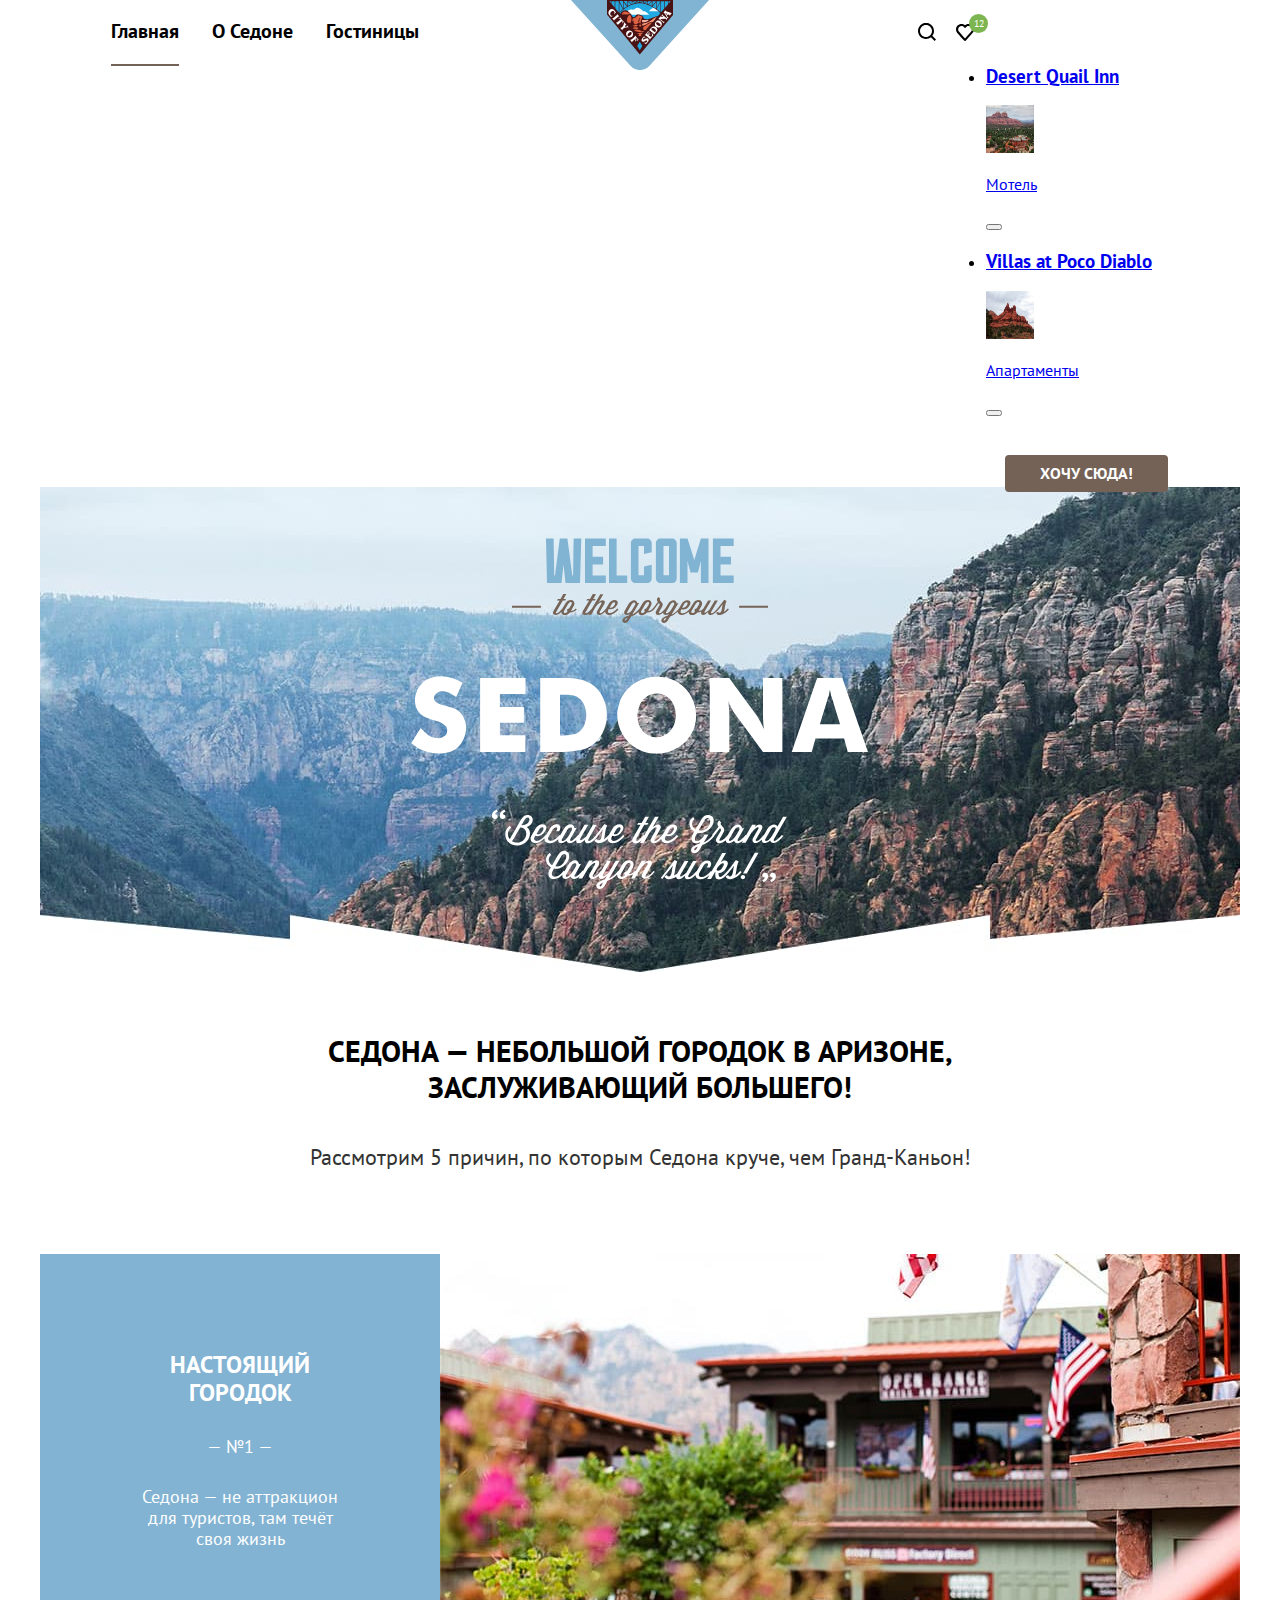
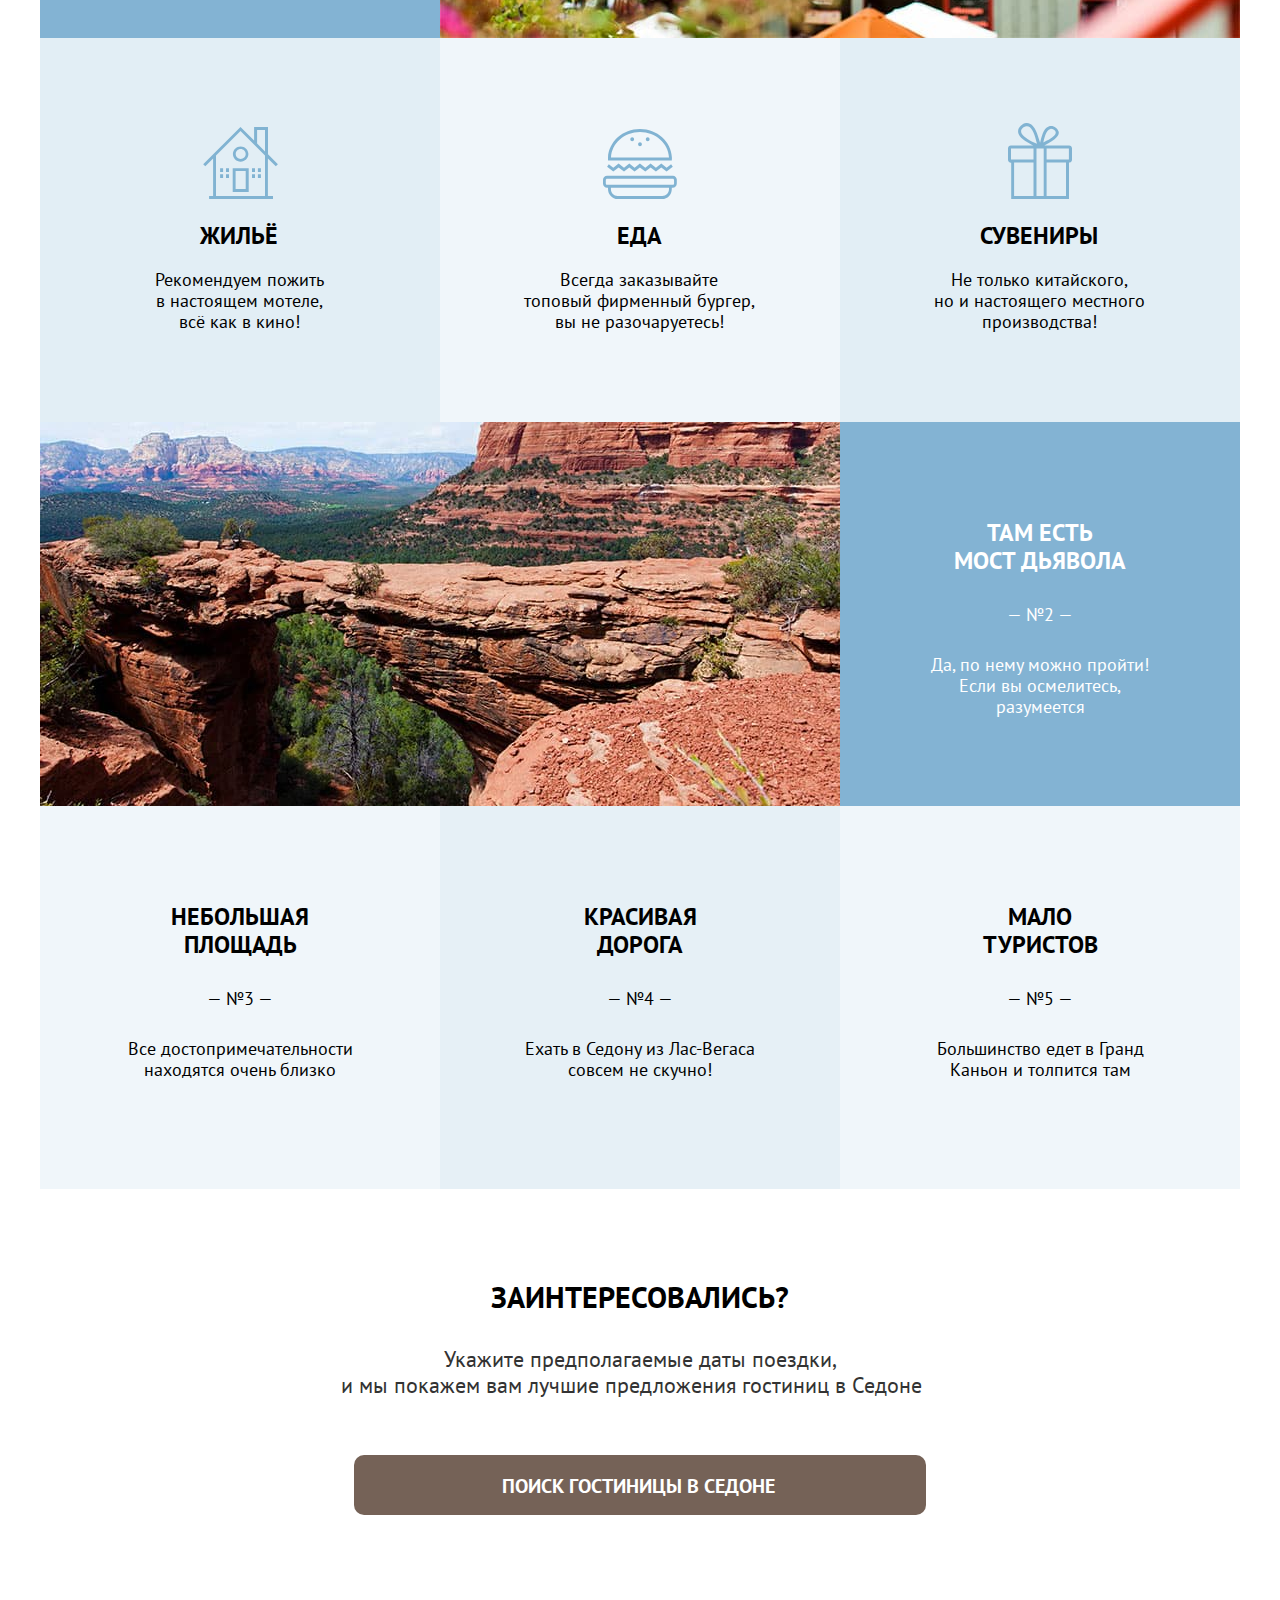
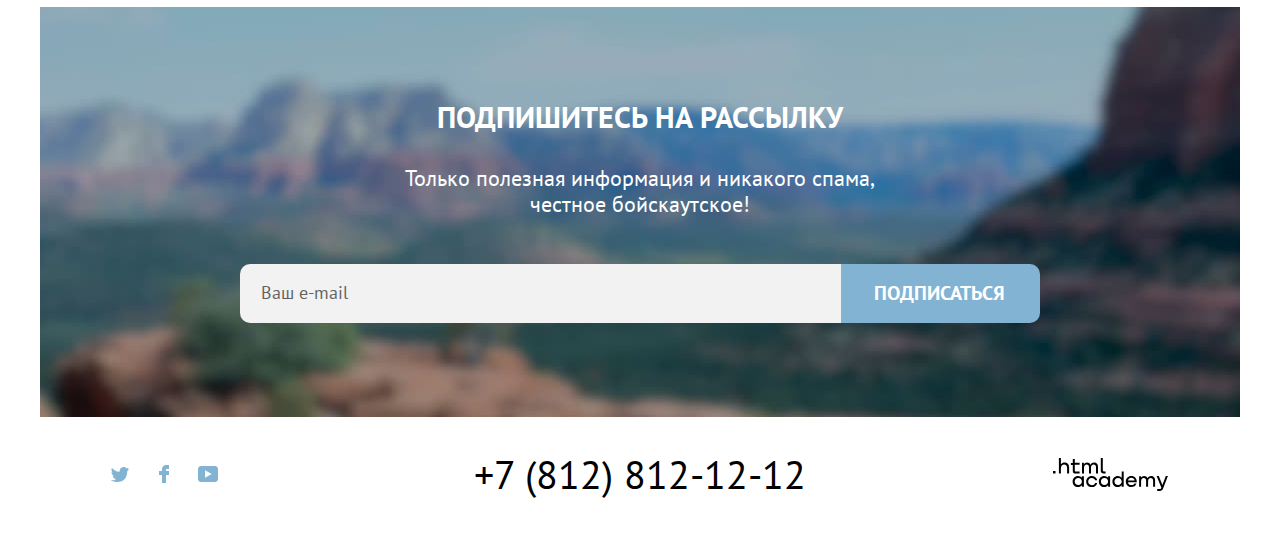
==== index.html @ 907aa8ed "feat: add popover markup" ====
<!DOCTYPE html>
<html lang="ru">
<head>
  <meta charset="UTF-8">
  <meta name="viewport" content="width=device-width, initial-scale=1.0">
  <title>HTML Academy: Седона</title>
  <link rel="stylesheet" href="css/style.css">
  <link rel="stylesheet" href="node_modules/pixel-glass/styles.css">
  <style>
    HTML {
      background-image: url("popap.jpg");
      background-repeat: no-repeat;
      background-position: 50% 0;
    }
  </style>
</head>
<body>

  <div class="container">

    <!-- Header -->
    <header class="page-header">
      <nav class="page-header__nav page-nav">
        <ul class="page-nav__list">
          <li class="page-nav__item"><a class="page-nav__link page-nav__link--current">Главная</a></li>
          <li class="page-nav__item"><a class="page-nav__link" href="#about">О Седоне</a></li>
          <li class="page-nav__item"><a class="page-nav__link" href="catalog.html">Гостиницы</a></li>
        </ul>
      </nav>
      <a class="page-header__logo page-logo">
        <img class="page-logo__img" src="img/svg/logo.svg" width="138" height="70" alt="Логотип Седона.">
      </a>
      <div class="page-header__menu user-menu">
        <a class="user-menu__link user-menu__link--search" href="#">
          <svg class="user-menu__svg" aria-hidden="true" focusable="false" width="18" height="18" fill="none" xmlns="http://www.w3.org/2000/svg">
            <path d="m18 16.5-3.7-3.7c1-1.3 1.7-3 1.7-4.9 0-4.4-3.6-8-8-8S0 3.6 0 8c0 4.4 3.6 8 8 8 1.8 0 3.5-.6 4.9-1.7l3.7 3.7 1.4-1.5ZM8 14c-3.3 0-6-2.7-6-6s2.7-6 6-6 6 2.7 6 6-2.7 6-6 6Z"/>
          </svg>
          <span class="visually-hidden">Поиск</span>
        </a>
        <div class="user-menu__item">
          <a class="user-menu__link user-menu__link--favorites" href="#">
            <svg class="user-menu__svg" aria-hidden="true" focusable="false" width="18" height="17" fill="none" xmlns="http://www.w3.org/2000/svg">
              <path d="M8.9 17c-.3 0-.6-.1-.8-.4-5.4-6.1-6.7-7.5-7-7.9C.4 7.8 0 6.6 0 5.4 0 2.4 2.4 0 5.5 0 6.8 0 8 .5 9 1.3 10 .5 11.3 0 12.5 0c3 0 5.5 2.4 5.5 5.4 0 1.3-.5 2.5-1.3 3.4l-7 7.9c-.2.2-.4.3-.8.3Zm-6-9.5c.3.4 3.5 4 6.1 6.9l6.2-7c.5-.5.7-1.2.7-2 0-1.8-1.5-3.3-3.3-3.3-1 0-2 .5-2.7 1.3-.3.3-.6.4-.9.4-.3 0-.6-.2-.8-.4-.7-.8-1.7-1.3-2.7-1.3-1.8 0-3.3 1.5-3.3 3.3-.1.9.3 1.6.7 2.1-.1 0-.1 0 0 0Z"/>
            </svg>
            <span class="user-menu__counter">12</span>
            <span class="visually-hidden">Добавить в избранное</span>
          </a>
          <div class="user-menu__popover popover-favorites">
            <h2 class="visually-hidden">Избранное</h2>
            <ul class="popover-favorites__list">
              <li class="popover-favorites__item">
                <a class="popover-favorites__link" href="#">
                  <h3 class="popover-favorites__title">Desert Quail Inn</h3>
                  <img class="popover-favorites__pic" src="img/catalog/jpg/hotel-desert-quail.jpg" width="48" height="48" alt="Фото Desert Quail Inn.">
                  <p class="popover-favorites__desc">Мотель</p>
                </a>
                <button class="popover-favorites__btn" type="button">
                  <span class="visually-hidden">Удалить</span>
                </button>
              </li>
              <li class="popover-favorites__item">
                <a class="popover-favorites__link" href="#">
                  <h3 class="popover-favorites__title">Villas at Poco Diablo</h3>
                  <img class="popover-favorites__pic" src="img/catalog/jpg/hotel-villas-at-poco.jpg" width="48" height="48" alt="Фото Villas at Poco Diablo.">
                  <p class="popover-favorites__desc">Апартаменты</p>
                </a>
                <button class="popover-favorites__btn" type="button">
                  <span class="visually-hidden">Удалить</span>
                </button>
              </li>
            </ul>
            <a class="popover-favorites__link button button--warm" href="#">Все избранные</a>
          </div>
        </div>
        <a class="user-menu__link user-menu__link--btn button" href="#">Хочу сюда!</a>
      </div>
    </header>

    <!-- Main -->
    <main class="page-main">
      <h1 class="visually-hidden">Сайт города Седона</h1>

      <!-- Welcome -->
      <section class="welcome">
        <h2 class="visually-hidden">Добро пожаловать в Седону</h2>
        <img class="welcome__pic" src="img/svg/welcome.svg" width="458" height="352" alt="Изображение приветсвие Седона.">
      </section>


      <!-- Promo -->
      <section class="promo">
        <h2 class="visually-hidden">О городке Седона</h2>
        <p class="promo__desc">Седона — небольшой городок в Аризоне, заслуживающий большего!</p>
        <p class="promo__sub-desc">Рассмотрим 5 причин, по которым Седона круче, чем Гранд-Каньон!</p>
      </section>

      <!-- About -->
      <section class="about" id="about">
        <ol class="about__list">
          <li class="about__item about__item--pic">
            <div class="about__item-wrap">
              <h3 class="about__title">Настоящий городок</h3>
              <p class="about__num">— №1 —</p>
              <p class="about__desc">Седона — не аттракцион для туристов, там течёт своя жизнь</p>
            </div>
            <img class="about__img" src="img/jpg/real-town.jpg" width="800" height="384" alt="Фото городка Седона.">

            <ul class="about__service service">
              <li class="service__item service__item--home">
                <h3 class="service__title">Жильё</h3>
                <p class="service__desc">Рекомендуем пожить в настоящем мотеле, всё как в кино!</p>
              </li>
              <li class="service__item service__item--eat">
                <h3 class="service__title">Еда</h3>
                <p class="service__desc">Всегда заказывайте<br> топовый фирменный бургер, вы не разочаруетесь!</p>
              </li>
              <li class="service__item service__item--souvenir">
                <h3 class="service__title">Сувениры</h3>
                <p class="service__desc">Не только китайского,<br> но и настоящего местного производства!</p>
              </li>
            </ul>
          </li>
          <li class="about__item about__item--pic">
            <div class="about__item-wrap">
              <h3 class="about__title">Там есть мост дьявола</h3>
              <p class="about__num">— №2 —</p>
              <p class="about__desc">Да, по нему можно пройти! Если вы осмелитесь, разумеется</p>
            </div>
            <img class="about__img about__img--reverse" class="about__img about__img--reverse" src="img/jpg/devil-bridge.jpg" width="800" height="384" alt="Фото Мост Дьявола.">
          </li>
          <li class="about__item">
            <h3 class="about__title">Небольшая площадь</h3>
            <p class="about__num">— №3 —</p>
            <p class="about__desc">Все достопримечательности находятся очень близко</p>
          </li>
          <li class="about__item">
            <h3 class="about__title">Красивая дорога</h3>
            <p class="about__num">— №4 —</p>
            <p class="about__desc">Ехать в Седону из Лас-Вегаса совсем не скучно!</p>
          </li>
          <li class="about__item">
            <h3 class="about__title">Мало туристов</h3>
            <p class="about__num">— №5 —</p>
            <p class="about__desc">Большинство едет в Гранд Каньон и толпится там</p>
          </li>
        </ol>
      </section>

      <!-- Search -->
      <section class="search">
        <h2 class="search__title">Заинтересовались?</h2>
        <p class="search__desc search-desc">Укажите предполагаемые даты поездки,<br> <span class="search-desc__item">и мы покажем вам лучшие предложения гостиниц в Седоне</span></p>
        <button class="search__btn button button--warm" type="button">Поиск гостиницы в седоне</button>
      </section>
    </main>

    <!-- Footer -->
    <footer class="page-footer">
      <section class="subscribe subscribe-bg">
        <h2 class="subscribe__title">Подпишитесь на рассылку</h2>
        <p class="subscribe__text">Только полезная информация и никакого спама, честное бойскаутское!</p>
        <form class="subscribe__form mail-form" action="https://echo.htmlacademy.ru/">
          <label class="visually-hidden" for="email">Поле ввода Email</label>
          <input class="mail-form__input" id="email" type="email" name="email" placeholder="Ваш e-mail" required>
          <button class="mail-form__btn button button--cold" type="submit">Подписаться</button>
        </form>
      </section>
      <section class="contacts">
        <h2 class="visually-hidden">Контакты</h2>
        <section class="social">
          <h2 class="visually-hidden">Социальные сети</h2>
          <a class="social__link social__link--twitter" href="https://twitter.com/htmlacademy_ru">
            <svg class="social__svg" aria-hidden="true" focusable="false" width="18" height="15" fill="none" xmlns="http://www.w3.org/2000/svg">
              <path d="M11.6.2c1.8-.5 3.2.3 3.8 1.2.7-.2 1.4-.5 2.1-.7 0 .9-.6 1.5-.9 1.8.7.1 1.4-.6 1.4-.6-.2 1-1.1 1.8-1.7 2C16.1 10.7 13 15.1 5.7 15h-.5c-.4 0-4.4-.5-5.2-1.9 2.4.2 4.1-.4 5-1.2-1-.3-2.9-.4-3.2-2.9.4.1.6.2 1.3.1C1.8 8.3.4 7.5.5 5.3c.3.3 1.1.5 1.4.5C1.1 5.6-.2 2.5.9.9c1.9 1.9 4 3.6 7.6 3.8C8.7 2.3 9.7.8 11.6.2Z"/>
            </svg>
            <span class="visually-hidden">Твитер</span>
          </a>
          <a class="social__link social__link--facebook" href="https://www.facebook.com/htmlacademy">
            <svg class="social__svg" aria-hidden="true" focusable="false" width="10" height="18" fill="none" xmlns="http://www.w3.org/2000/svg">
              <path d="M7 0C4.8 0 3 1.8 3 4v2H0v4h3v8h4v-8h3V6H7V4h3V0H7Z"/>
            </svg>
            <span class="visually-hidden">Фейсбук</span>
          </a>
          <a class="social__link social__link--youtube" href="https://www.youtube.com/user/htmlacademyru">
            <svg class="social__svg" aria-hidden="true" focusable="false" width="20" height="16" fill="none" xmlns="http://www.w3.org/2000/svg">
              <path d="M17 0H2.9C1.2 0 0 1.5 0 3.2v9.5C0 14.5 1.2 16 2.9 16h14.3c1.5 0 2.9-1.5 2.9-3.2V3.2C19.9 1.5 18.7 0 17 0ZM7 11.8V4.2L13.7 8 7 11.8Z"/>
            </svg>
            <span class="visually-hidden">Ютуб</span>
          </a>
        </section>
        <address class="contacts__phone address-phone">
          <a class="address-phone__link" href="tel:+78128121212">+7 (812) 812-12-12</a>
        </address>
        <a class="contacts__link" href="https://htmlacademy.ru">
          <svg class="contacts__svg" aria-hidden="true" focusable="false" width="115" height="33" fill="none" xmlns="http://www.w3.org/2000/svg">
            <path d="M0 12.9v2.6h2.5v-2.6H0ZM11.6 4.5c-1.6 0-2.8.7-3.6 1.7h-.1V0h-2v15.5h2v-5.3c0-2.1 1.3-3.6 3.3-3.6 1.8 0 2.9 1.4 2.9 3.2v5.7h2V9.4c.1-3-1.8-4.9-4.5-4.9ZM26.6 4.8h-4.8V1.1h-2v3.8h-1.9v2h1.9v6c0 1.7 1 2.7 2.7 2.7h4.1v-2h-3.7c-.7 0-1.1-.4-1.1-1.1V6.8h4.8v-2ZM41.1 4.6c-1.6 0-2.9.8-3.5 2.1h-.1c-.6-1.2-1.8-2.1-3.4-2.1-1.4 0-2.5.8-3.1 1.8h-.1V4.8H29v10.6h2V10c0-2 1-3.5 2.6-3.5 1.5 0 2.4 1 2.4 2.6v6.3h2V9.8c0-2.4 1.4-3.3 2.6-3.3 1.5 0 2.4 1 2.4 2.6v6.3h2V8.9c.1-2.5-1.4-4.3-3.9-4.3ZM47.8 12.7c0 1.7 1 2.7 2.8 2.7h2v-2h-1.7c-.7 0-1.1-.4-1.1-1.1V0h-2v12.7ZM28.9 19.7c-.9-1.1-2.2-1.8-3.9-1.8-3.1 0-5.4 2.3-5.4 5.6s2.3 5.6 5.4 5.6c1.8 0 3-.8 3.8-1.9h.1v1.6h2V18.2h-2v1.5Zm-3.6 7.4c-2.2 0-3.6-1.6-3.6-3.6s1.4-3.6 3.6-3.6 3.6 1.6 3.6 3.6c0 1.9-1.4 3.6-3.6 3.6ZM44.2 22c-.5-2.4-2.6-4.1-5.4-4.1-3.4 0-5.6 2.5-5.6 5.6 0 3.1 2.2 5.6 5.6 5.6 2.8 0 4.9-1.8 5.4-4.2h-2.1c-.4 1.3-1.7 2.3-3.3 2.3-2.2 0-3.6-1.6-3.6-3.6s1.4-3.6 3.6-3.6c1.6 0 2.8 1 3.3 2.2h2.1V22ZM55.1 19.7c-.9-1.1-2.2-1.8-3.9-1.8-3.1 0-5.4 2.3-5.4 5.6s2.3 5.6 5.4 5.6c1.8 0 3-.8 3.8-1.9h.1v1.6h2V18.2h-2v1.5Zm-3.6 7.4c-2.2 0-3.6-1.6-3.6-3.6s1.4-3.6 3.6-3.6 3.6 1.6 3.6 3.6c0 1.9-1.5 3.6-3.6 3.6ZM68.7 19.8c-.9-1.1-2.2-1.9-3.9-1.9-3.1 0-5.4 2.3-5.4 5.6s2.2 5.6 5.4 5.6c1.7 0 3-.8 3.8-1.8h.1v1.5h2V13.4h-2v6.4Zm-3.6 7.3c-2.2 0-3.6-1.6-3.6-3.6s1.4-3.6 3.6-3.6 3.6 1.6 3.6 3.6c-.1 2-1.5 3.6-3.6 3.6ZM78.3 17.9c-3.3 0-5.5 2.5-5.5 5.6 0 3 2.1 5.6 5.5 5.6 2.5 0 4.5-1.3 5.2-3.6h-2.1c-.5 1-1.6 1.6-3 1.6-1.9 0-3.3-1.3-3.4-2.9h8.8c.2-3.6-2-6.3-5.5-6.3Zm0 1.9c1.7 0 3 1 3.3 2.6h-6.5c.3-1.5 1.5-2.6 3.2-2.6ZM98.2 17.9c-1.6 0-2.9.8-3.6 2h-.1c-.6-1.2-1.8-2-3.4-2-1.4 0-2.5.7-3.1 1.8v-1.5h-1.9v10.6h2v-5.4c0-2 1-3.4 2.6-3.5 1.5 0 2.4 1 2.4 2.6v6.3h2v-5.6c0-2.4 1.4-3.3 2.6-3.3 1.5 0 2.4 1 2.4 2.6v6.3h2v-6.5c.1-2.6-1.4-4.4-3.9-4.4ZM109.4 27l-3.6-8.9h-2.2l4.8 11.6c-.3.9-.7 1.2-1.7 1.2h-2.5v2h2.5c1.8 0 2.8-.8 3.5-2.6l4.7-12.2h-2.1l-3.4 8.9Z"/>
          </svg>
        </a>
      </section>
    </footer>

  </div>

  <script src="node_modules/pixel-glass/script.js"></script>
</body>
</html>
---- css/style.css ----
/* Fonts */
@font-face {
  font-family: "PT Sans";
  font-weight: 400;
  font-style: normal;
  src: url("../fonts/ptsans-400.woff2") format("woff2");
  font-display: swap;
}

@font-face {
  font-family: "PT Sans";
  font-weight: 700;
  font-style: normal;
  src: url("../fonts/ptsans-700.woff2") format("woff2");
  font-display: swap;
}

/* Variables */
:root {

/* Color */
  --basic-black: #000000;
  --basic-dark: #333333;
  --basic-gray-dark: #b3b3b3;
  --basic-gray-light: #e6e6e6;
  --basic-light: #f2f2f2;
  --basic-white: #ffffff;
  --basic-white-30: rgba(255, 255, 255, 0.3);
  --basic-white-60: rgba(255, 255, 255, 0.6);

  /* status */
  --status-success: #7db550;
  --status-warning: #fd922e;
  --status-error: #ff5757;

  /* special */
  --special-cold-dark: #68a2ca;
  --special-cold-light: #83b3d3;
  --special-cold-light-12: rgba(131, 179, 211, 0.12);
  --special-cold-light-20: rgba(131, 179, 211, 0.2);
  --special-neutral-dark: #6c9e42;
  --special-neutral-light: #7db54f;
  --special-warm-dark: #615048;
  --special-warm-light: #756257;
  --special-space-deep: #3F5E72;

/* Value */
  /* Box model */
  --container-padding-user: 59px;
  --container-padding-model: 72px;
  --border-radius-small: 4px;
  --border-radius-middle: 6px;
  --border-radius-large: 10px;

  --outline-focus-cold: 3px solid var(--special-cold-light);
  --outline-focus-warm: 3px solid var(--special-warm-light);
  --outline-active: 2px solid var(--basic-black);
  --outline-error: 2px solid var(--status-error);
}

/* Basic styles */
html { height: 100%; }

body {
  margin: 0;
  min-height: 100%;

  font-family: "PT Sans", Arial, sans-serif;
  font-size: 16px;
  line-height: 21px;
  color: var(--basic-black);
}

.button {
  font: inherit;
  font-weight: bold;
  text-decoration: none;
  text-transform: uppercase;
  text-align: center;
  color: var(--basic-white);

  border: none;
  border-radius: var(--border-radius-small);

  cursor: pointer;
}

.button:focus-visible {
  outline: var(--outline-focus-cold);
  outline-offset: 0;
}

.button:active { color: var(--basic-white-30); }

/* button-warm */
.button--warm:hover { background-color: var(--special-warm-dark); }

/* button-cold */
.button--cold:hover { background-color: var(--special-cold-dark); }

.button--cold:focus-visible {
  background-color: var(--special-cold-dark);

  outline: var(--outline-focus-warm);
}

/* button-success */
.button--success:hover { background-color: var(--special-neutral-dark); }

.button--success:focus-visible {
  background-color: var(--special-neutral-dark);

  outline: var(--outline-focus-warm);
}

.container {
  display: flex;
  flex-direction: column;
  margin: 0 auto;
  width: 1200px;
  height: 100vh;
}

.visually-hidden {
  position: absolute;
  width: 1px;
  height: 1px;
  margin: -1px;
  padding: 0;
  border: 0;
  clip: rect(0 0 0 0);
  overflow: hidden;
}

/* Header */

.page-header {
  position: relative;

  display: flex;
  margin-bottom: -5px;
  padding-right: var(--container-padding-model);
  padding-left: var(--container-padding-user);
}

/* Nav */
.page-header__nav {
  margin-right: 122px;
  padding-top: 12px;
  padding-bottom: 20px;
  width: 350px;
}

.page-nav__list {
  display: flex;
  flex-wrap: wrap;
  row-gap: 16px;
  margin-top: 0;
  margin-bottom: 0;
  padding-left: 0;

  list-style: none;
}

.page-nav__item { margin-right: 9px; }

.page-nav__link {
  position: relative;

  display: inline-block;
  padding: 6px 12px;

  font-weight: bold;
  font-size: 20px;
  line-height: 26px;
  text-decoration: none;
  color: inherit;
}

.page-nav__link:hover:not(.page-nav__link--current) { color: var(--special-warm-light); }

.page-nav__link:focus-visible {
  color: var(--special-warm-light);

  border-radius: var(--border-radius-middle);

  outline: var(--outline-focus-cold);
  outline-offset: 0;
}

.page-nav__link:active:not(.page-nav__link--current) { opacity: 0.3; }

.page-nav__link--current::before {
  position: absolute;
  right: 12px;
  bottom: -16px;
  left: 12px;
  content: "";


  height: 2px;

  background-color: var(--special-warm-light);
}

.page-logo { text-decoration: none; }

.page-logo:focus-visible {
  border-radius: var(--border-radius-middle);
  outline: var(--outline-focus-cold);
}

.page-logo__img { display: block; }

.page-header__menu {
  display: flex;
  align-items: flex-start;
  flex-wrap: wrap;
  margin-left: auto;
  padding-top: 14px;
  width: 260px;
}

.user-menu__link {
  position: relative;
  display: inline-block;

  padding: 6px 10px;

  text-decoration: none;
}

.user-menu__svg {
  fill: var(--basic-black);
  vertical-align: middle;
}

.user-menu__link:hover .user-menu__svg { fill: var(--special-warm-light); }

.user-menu__link:focus .user-menu__svg { fill: var(--special-warm-light); }

.user-menu__link:focus-visible {
  border-radius: var(--border-radius-middle);

  outline: var(--outline-focus-cold);
  outline-offset: 0;
}

.user-menu__link:active .user-menu__svg { opacity: 0.3; }

.user-menu__link:active .user-menu__counter { color: var(--basic-white-30); }

.user-menu__link--btn {
  margin-left: auto;
  padding: 8px 35px;

  background-color: var(--special-warm-light);
}

.user-menu__counter {
  position: absolute;
  top: 0;
  right: -4px;

  display: flex;
  align-items: center;
  justify-content: center;
  padding: 0 2px;
  min-width: 15px;
  min-height: 19px;

  font-size: 10px;
  line-height: 13px;
  color: var(--basic-white);

  background-color: var(--status-success);
  border-radius: 10px;
}

/* Main */
.page-main,
.inner-main { flex-grow: 1; }


/* Welcome */
.welcome {
  margin-bottom: 61px;
  padding-top: 51px;
  padding-bottom: 82px;

  background: var(--special-cold-dark);
  background-image: url("../img/jpg/sedona.jpg");
  background-repeat: no-repeat;
}

.welcome__pic {
  display: flex;
  margin: auto;
}

/* Promo */
.promo {
  margin-bottom: 79px;
  padding-right: 160px;
  padding-left: 160px;
}

.promo__desc {
  margin-bottom: 34px;

  font-weight: bold;
  font-size: 30px;
  line-height: 36px;
  text-align: center;
  text-transform: uppercase;
}

.promo__sub-desc {
  font-size: 22px;
  line-height: 36px;
  text-align: center;
  color: var(--basic-dark);
}

.filter-wrapper {
  margin-bottom: 45px;
  padding: 32px var(--container-padding-model) 82px calc(var(--container-padding-model) - 2px);

  background-color: var(--special-cold-light);
  background-image: url("../img/catalog/jpg/catalog-bg.jpg");
  background-repeat: no-repeat;
}

.inner-main__title {
  margin-top: 0;
  margin-bottom: -6px;

  font-size: 60px;
  line-height: 78px;
  color: var(--basic-white);
}

/* Section About */
.about { margin-bottom: 90px; }

.about__list {
  display: flex;
  flex-wrap: wrap;
  margin-top: 0;
  margin-bottom: 0;
  padding-left: 0;

  list-style: none;
}

.about__item,
.service__item {
  width: 400px;

  font-size: 18px;
  line-height: 21px;
  text-align: center;

  box-sizing: border-box;
}

.about__item:nth-child(n + 3) {
  padding: 97px 69px 91px;
}

.about__item:nth-child(odd) { background-color: var(--special-cold-light-12); }

.about__item:nth-child(4) { background-color: var(--special-cold-light-20); }

.about__item--pic {
  width: auto;
  display: flex;
  flex-wrap: wrap;
}

.about__item-wrap {
  width: 400px;
  padding: 97px 90px 20px;

  color: var(--basic-white);

  background-color: var(--special-cold-light);
  box-sizing: border-box;
}

.about__img--reverse { order: -1; }

.about__title {
  margin-top: 0;
  margin-right: auto;
  margin-left: auto;
  margin-bottom: 29px;
  max-width: 172px;

  font-size: 24px;
  line-height: 28px;
  text-transform: uppercase;
}

.about__num { margin-bottom: 29px; }

.about__img { height: auto; }

.about__img--reverse { order: -1; }

.service {
  display: flex;
  flex-wrap: wrap;
  margin-top: 0;
  margin-bottom: 0;
  padding-left: 0;

  list-style: none;
}

.service__item {
  padding: 184px 112px 72px 110px;

  background-repeat: no-repeat;
}

.service__item:not(:first-child) {
  padding-right: 85px;
  padding-left: 83px;
}

.service__item:nth-child(odd) { background-color: var(--special-cold-light-12); }

.service__item--home {
  background-image: url("../img/svg/home-icon.svg");
  background-position: center 89px;
}

.service__item--eat {
  background-image: url("../img/svg/eat-icon.svg");
  background-position: center 91px;
}

.service__item--souvenir {
  background-image: url("../img/svg/souvenirs-icon.svg");
  background-position: center 85px;
}

.service__title {
  margin-top: 0;
  margin-bottom: 19px;

  font-size: 24px;
  line-height: 28px;
  text-transform: uppercase;
}

/* Breadcrumbs */
.breadcrumbs { margin-bottom: 42px; }

.breadcrumbs__list {
  display: flex;
  align-items: center;
  margin-top: 0;
  margin-bottom: 0;
  margin-left: -5px;
  padding-left: 0;

  color: var(--basic-white);

  list-style: none;
}

.breadcrumbs__item {
  position: relative;

  margin-right: 12px;
}

.breadcrumbs__item::after {
  position: absolute;
  top: 5px;
  right: -9px;
  content: "";

  width: 5px;
  height: 8px;

  background-image: url("../img/catalog/svg/arrow-icon-white.svg");
  background-repeat: no-repeat;
}

.breadcrumbs__item:last-child::after { content: none; }

.breadcrumbs__link {
  display: block;
  padding: 3px 7px;

  color: inherit;
  text-decoration: none;
}

.breadcrumbs__link--icon {
  width: 12px;
  height: 12px;

  background-image: url("../img/catalog/svg/home-icon-small.svg");
  background-repeat: no-repeat;
  background-position: center
}

.breadcrumbs__link:hover { opacity: 0.6; }

.breadcrumbs__link:focus-visible {
  border-radius: var(--border-radius-small);

  outline: var(--outline-focus-cold);
  outline-offset: 0;
}

.breadcrumbs__link:active { opacity: 0.3; }

/* Filters */
.filter__form {
  display: grid;
  grid-template-columns: 215px 215px 97px 290px auto min-content;
  grid-template-rows: min-content auto min-content;

  color: var(--basic-white);
}

.filter__group {
  margin-right: 0;
  margin-left: 0;
  padding: 0;

  border: none;
}

.filter__group--infrastructure,
.filter__group--type,
.filter__group--price { grid-row: 1 / -1; }

.filter__group--price { grid-column: 4 / 5; }

.filter__title {
  margin-bottom: 30px;

  font-weight: bold;
  font-size: 20px;
  line-height: 26px;
}

.filter__list {
  margin-top: 0;
  margin-bottom: 0;
  padding-left: 0;

  font-size: 18px;
  line-height: 23px;

  list-style: none;
}

.comfort__item:not(:last-child),
.house-type__item:not(:last-child) { margin-bottom: 13px; }

.comfort__label,
.house-type__label {
  position: relative;

  padding-left: 41px;
}

.comfort__input:checked + .comfort__control {
  background-image: url("../img/catalog/svg/checkbox-icon.svg");
  background-repeat: no-repeat;
  background-position: center;
}

.comfort__input:hover + .comfort__control { background-color: var(--basic-white-60); }

.comfort__input:focus-visible + .comfort__control {
  background-color: var(--basic-white-60);

  outline: var(--outline-focus-cold);
}

.comfort__input:active + .comfort__control { background-color: var(--basic-white-30); }

.comfort__control,
.house-type__control  {
  position: absolute;
  top: 1px;
  left: 1px;

  width: 20px;
  height: 20px;

  background-color: var(--basic-white);
  border-radius: var(--border-radius-small);
}

.house-type__input:checked + .house-type__control::before {
  position: absolute;
  top: 0;
  right: 0;
  bottom: 0;
  left: 0;
  content: "";

  margin: auto;
  width: 10px;
  height: 10px;

  background-color: var(--special-space-deep);
  border-radius: 50%;
}

.comfort__input:disabled + .comfort__control,
.house-type__input:disabled + .house-type__control { background-color: var(--basic-white-30); }

.house-type__input:focus-visible + .house-type__control { outline: var(--outline-focus-cold); }

.house-type__control {
  left: 3px;

  border-radius: 50%;
}

.price {
  display: flex;
  flex-direction: column;
}

.price__title { margin-bottom: 35px; }

.price__input-wrap {
  position: relative;

  display: flex;
  margin-bottom: 28px;
  padding-left: 3px;
}

.price__label {
  position: absolute;

  font-size: 18px;
  line-height: 23px;
  text-transform: lowercase;

  opacity: 0.3;
}

.price__label--min {
  top: 11px;
  right: 159px;
}

.price__label--max {
  top: 11px;
  right: 17px;
}

.price__input {
  padding: 12px 35px 11px 17px;
  width: 144px;

  font: inherit;
  color: var(--basic-white);

  background-color: transparent;
  border: 2px solid var(--basic-white);
  box-sizing: border-box;

  appearance: textfield;
}

.price__input:hover {
  color: var(--basic-white-60);

  box-shadow: none;
}

.price__input:focus-visible {
  box-shadow: inset 0 0 0 3px #83b3d3;
  outline: var(--outline-focus-cold);
}

.price__input:active {
  color: var(--basic-white);

  background-color: var(--special-warm-light);
  box-shadow: none;
  outline: none;
}

.price__input::-webkit-outer-spin-button,
.price__input::-webkit-inner-spin-button { appearance: none; }

.price__input--max { letter-spacing: 1px; }

.price__input:last-child { margin-left: -2px; }

.price__input:first-of-type {
  border-top-left-radius: 4px;
  border-bottom-left-radius: 4px;
}

.price__input:last-of-type {
  border-top-right-radius: 4px;
  border-bottom-right-radius: 4px;
}

.price__scale {
  position: relative;

  margin-left: 3px;
  height: 4px;

  background-color: var(--basic-white-30);
}

.price__range {
  position: absolute;

  width: 227px;
  height: 4px;

  background-color: var(--basic-white);
}

.price__btn {
  position: absolute;

  width: 20px;
  height: 20px;

  background-color: var(--basic-white);
  border: none;
  border-radius: 5px;

  cursor: pointer;
}

.price__btn:hover { box-shadow: 0px 4px 10px rgba(0, 0, 0, 0.25); }

.price__btn:focus-visible {
  box-shadow: 0px 4px 10px rgba(0, 0, 0, 0.25);
  outline: var(--outline-focus-cold);
}

.price__btn:active { box-shadow: 0px 7px 15px rgba(0, 0, 0, 0.4); }

.price__btn--min {
  top: -8px;
  left: 0;
}

.price__btn--max {
  top: -8px;
  right: -8px;
}

.filter__btn-wrap {
  grid-column: -1 / -2;
  grid-row: 1 / -1;
  display: flex;
  flex-direction: column;
  padding-top: 61px;
}

.filter__btn--submit {
  grid-column: -1 / -2;
  grid-row: 3 / 4;
  margin-bottom: 18px;
  padding: 13px 35px 14px;

  background-color: var(--special-cold-light);
}

.filter__btn--submit:focus-visible { outline: 3px solid var(--basic-white); }

.filter__btn--reset {
  grid-column: -1 / -2;
  grid-row: -1 / -2;
  align-self: center;
  padding: 1px 11px 2px 9px;

  font-family: inherit;
  font-size: 18px;
  line-height: 23px;
  color: var(--basic-white);

  background-color: transparent;
  border: none;
  border-radius: var(--border-radius-small);

  cursor: pointer;
}

.filter__btn--reset:hover { color: var(--basic-white-60); }

.filter__btn--reset:focus-visible { outline: var(--outline-focus-cold); }

.filter__btn--reset:active { color: var(--basic-white-30); }

/* Sorting */
.sorting {
  display: flex;
  justify-content: space-between;
  margin-bottom: 43px;
  padding-right: var(--container-padding-model);
  padding-left: calc(var(--container-padding-model) - 1px);
}

.sorting__form {
  display: flex;
  justify-content: space-between;
  align-items: center;
  width: 815px;
}

.sorting__title {
  margin-top: 0;
  margin-bottom: 0;

  font-size: 30px;
  line-height: 39px;
  font-weight: bold;
  text-transform: uppercase;
}

.sorting__label { position: relative; }

.sorting__options {
  padding: 9px 101px 10px 17px;
  font-family: inherit;
  font-size: 18px;
  line-height: 23px;
  color: var(--basic-dark);

  background-color: transparent;
  border: 2px solid var(--basic-gray-light);
  border-radius: var(--border-radius-small);

  appearance: none;
}

.sorting__options:hover,
.sorting__options:focus-visible {
  border-color: transparent;
  outline: 2px solid var(--special-cold-light);
}

.sorting__options:active {
  color: var(--basic-gray-dark);

  border-color: var(--basic-gray-light);
}

.sorting__icon {
  position: absolute;
  top: 50%;
  right: 20px;

  fill: var(--basic-black);

  transform: translateY(-50%);
  opacity: 0.3;
}

.sorting__options:active + .sorting__icon { fill: var(--basic-gray-dark); }

.sorting-list {
  display: flex;
  flex-wrap: wrap;
  margin-top: 0;
  margin-bottom: 0;
  padding-left: 0;

  list-style: none;
}

.sorting__item:not(:last-child) { margin-right: 8px; }

.sorting__link {
  display: block;
  padding: 14px 14px;
  min-width: 16px;
  min-height: 14px;

  background-repeat: no-repeat;
  background-position: center;
  border: 2px solid var(--basic-gray-light);
  border-radius: var(--border-radius-small);
}

.sorting__link--current { border-color: var(--basic-black); }

.sorting__link--tile { background-image: url("../img/catalog/svg/mode-tile.svg"); }

.sorting__link--slideshow { background-image: url("../img/catalog/svg/mode-slideshow.svg"); }

.sorting__link--list { background-image: url("../img/catalog/svg/mode-list.svg"); }

.sorting__link:hover,
.sorting__link:focus-visible {
  border-color: var(--special-cold-light);

  outline: none;
}

.sorting__link:active { border-color: var(--basic-black); }

/* Catalog */
.catalog {
  position: relative;

  margin-bottom: 30px;
  padding-right: calc(var(--container-padding-model) - 1px);
  padding-left: var(--container-padding-model);
  padding-bottom: 30px;

  text-align: center;
}

.catalog::after {
  position: absolute;
  bottom: -1px;
  left: 71px;
  right: 72px;
  content: "";

  height: 1px;

  background-color: var(--basic-gray-light);
}

.catalog__item {
  display: grid;
  grid-template-columns: 180px 36px 159px 160px auto min-content;
  grid-template-rows: 31px auto 37px;
  padding-top: 27px;
  padding-bottom: 30px;

  border-top: 1px solid var(--basic-gray-light);
}

.catalog__item:last-of-type {
  margin-bottom: 30px;

  border-bottom: 1px solid var(--basic-gray-light);
}

.catalog-article__img-link {
  grid-row: 1 / -1;
  margin-top: 3px;
}

.catalog-article__img-link:hover { opacity: 0.6; }

.catalog-article__img-link:focus-visible { outline: var(--outline-focus-cold); }

.catalog-article__img-link:active { opacity: 0.3; }

.catalog-article__img { display: block; }

.catalog-article__title-link  {
  grid-column: 3 / -2;
  width: fit-content;

  color: inherit;
  text-decoration: none;
}

.catalog-article__title-link:hover { color: var(--special-warm-light); }

.catalog-article__title-link:focus-visible {
  color: var(--special-warm-light);

  border-radius: var(--border-radius-small);
  outline: var(--outline-focus-cold);
  outline-offset: 5px;
}

.catalog-article__title-link:active {
  color: var(--special-warm-light);

  opacity: 0.3;
}

.catalog-article__title {
  margin-top: 0;
  margin-bottom: 0;

  font-size: 24px;
  line-height: 31px;
}

.catalog-article__desc {
  display: flex;
  grid-column: 3 / 5;
  grid-row: 2 / 3;
  justify-content: space-between;
  margin-top: 0;
  margin-bottom: 0;
  width: 235px;

  font-size: 18px;
  line-height: 23px;

  color: var(--basic-dark);
}

.catalog-article__link {
  grid-row: -1 / -2;
  justify-self: start;
  padding: 8px 32px 10px 31px;
}

.catalog-article__link--details {
  grid-column: 3 / 4;

  background-color: var(--special-warm-light);
}

.catalog-article__link--favorites {
  grid-column: 4 / 5;
  padding-right: 29px;

  background-color: var(--special-cold-light);
}

.catalog-article__link--favorites-green { background-color: var(--special-neutral-light); }

.catalog-article__link--selected { background-color: var(--special-neutral-light); }

.catalog-article__icon {
  align-self: center;
  margin: 0;
  height: 17px;

  background:
    url("../img/catalog/svg/star-icon.svg"),
    url("../img/catalog/svg/star-icon.svg"),
    url("../img/catalog/svg/star-icon.svg"),
    url("../img/catalog/svg/star-icon.svg");
}

.catalog-article__icon--four {
  background-repeat: no-repeat, no-repeat, no-repeat, no-repeat;
  background-position: center left 32px, center left 57px, center left 82px, center right 37px;
}

.catalog-article__icon--three {
  background-repeat: no-repeat, no-repeat, no-repeat;
  background-position: center left 42px, center left 67px, center right 50px;
}

.catalog-article__icon--two {
  background-repeat: no-repeat, no-repeat;
  background-position: center left 57px, center right 61px;
}

.catalog-article__rating {
  grid-column: -1 / -2;
  grid-row: -1 / -2;
  display: flex;
  margin-top: 0;
  margin-bottom: 0;
  padding: 8px 33px 10px 32px;

  color: var(--basic-dark);
  text-align: center;
  text-transform: uppercase;

  background-color: var(--basic-light);
  border-radius: var(--border-radius-small);
}

.article-rating__item { margin-left: 5px; }

.catalog__btn {
  display: inline-block;
  padding: 15px 240px 14px 241px;

  font-size: 20px;
  line-height: 26px;

  background-color: var(--special-cold-light);
}

/* Pagination */
.pagination {
  display: flex;
  justify-content: space-between;
  align-items: center;
  padding-right: var(--container-padding-model);
  padding-left: calc(var(--container-padding-model) - 1px);
}

.pagination__list {
  display: flex;
  flex-wrap: wrap;
  margin-top: 0;
  margin-bottom: 0;
  padding-left: 0;

  list-style: none;
}

.pagination__item:not(:last-child) { margin-right: 8px; }

.pagination__item:last-child { margin-left: -1px; }

.pagination__link {
  display: inline-block;
  min-width: 55px;
  padding-top: 15px;
  padding-bottom: 15px;

  font-size: 20px;
  line-height: 26px;
  font-weight: bold;
  text-align: center;
  text-decoration: none;
  color: var(--basic-white);

  background-color: var(--special-cold-light);
  border-radius: var(--border-radius-small);
  box-sizing: border-box;
}

.pagination__link--current {
  color: var(--basic-black);

  background-color: var(--basic-light);
}

.pagination__link:not(.pagination__link--current):hover { background-color: var(--special-cold-dark); }

.pagination__link:focus-visible {
  background-color: var(--special-cold-dark);
  outline: var(--outline-focus-warm);
  outline-offset: 0;
}

.pagination__link:not(.pagination__link--current):active {
  color: var(--basic-white-30);

  background-color: var(--special-cold-dark);
}

.pagination__label {
  position: relative;

  display: flex;
  justify-content: space-between;
  align-items: center;
  width: 386px;

  font-size: 18px;
  line-height: 23px;
  color: var(--basic-dark);
}

.pagination__options {
  padding: 9px 35px 10px 15px;
  width: 160px;

  font-family: inherit;
  font-size: 18px;
  line-height: 23px;
  color: var(--basic-dark);

  background-color: transparent;
  border: 2px solid var(--basic-gray-light);
  border-radius: var(--border-radius-small);

  appearance: none;
}

.pagination__options:hover,
.pagination__options:focus-visible {
  border-color: transparent;
  outline: 2px solid var(--special-cold-light);
}

.pagination__options:active {
  color: var(--basic-gray-dark);

  border-color: var(--basic-gray-light);
}

.pagination__icon {
  position: absolute;
  top: 50%;
  right: 20px;

  fill: var(--basic-black);

  transform: translateY(-50%);
  opacity: 0.3;
}

.pagination__options:active + .pagination__icon { fill: var(--basic-gray-dark); }

/* Section Search */
.search { text-align: center; }

.search__title {
  margin-bottom: 31px;

  font-size: 30px;
  line-height: 36px;
  text-transform: uppercase;
}

.search__desc {
  margin: 0 auto 57px;

  font-size: 22px;
  line-height: 26px;
  color: var(--basic-dark);
}

.search-desc__item {
  display: inline-block;
  margin-left: -17px;
}

.search__btn {
  padding: 13px 151px 11px 148px;

  font-size: 20px;
  line-height: 36px;

  background-color: var(--special-warm-light);
  border-radius: var(--border-radius-large);
}

/* Footer */
.page-footer { margin-top: 92px; }

.inner-footer { margin-top: 48px; }

/* Section Subscribe */
.subscribe {
  padding: 92px 200px 94px;

  text-align: center;
}

.subscribe--inner {
  margin-bottom: 44px;
  padding-top: 39px;
}

.subscribe-bg {
  color: var(--basic-white);

  background-color: var(--special-cold-light);
  background-image: url("../img/jpg/subscribe-bg.jpg");
  background-repeat: no-repeat;
}

.subscribe__title {
  margin-top: 0;
  margin-bottom: 30px;

  font-size: 30px;
  line-height: 36px;
  text-transform: uppercase;
}

.subscribe__text {
  margin-right: auto;
  margin-bottom: 47px;
  margin-left: auto;
  max-width: 545px;

  font-size: 22px;
  line-height: 26px;
}

.subscribe__form { display: flex; }

.mail-form__input {
  flex-grow: 1;
  padding: 19px 21px 19px;

  font: inherit;

  background-color: var(--basic-light);
  border: none;
  border-top-left-radius: 10px;
  border-bottom-left-radius: 10px;
}

.mail-form__input::placeholder {
  font-size: 18px;
  line-height: 26px;
  color: var(--basic-black);

  border: none;

  opacity: 0.6;
}

.mail-form__input:hover { background-color: var(--basic-gray-light); }

.mail-form__input:focus-visible {
  background-color: var(--basic-gray-light);

  outline: var(--outline-focus-cold);
}

.mail-form__input:focus-visible:valid {
  background-color: var(--basic-white);

  outline: var(--outline-active);
}

.mail-form__input:focus-visible:invalid {
  background-color: var(--basic-white);

  outline: var(--outline-error);
}

.mail-form__btn {
  align-self: center;
  padding: 16px 35px 17px 33px;

  font-size: 20px;
  line-height: 26px;

  background-color: var(--special-cold-light);
  border-radius: 0 var(--border-radius-large) var(--border-radius-large) 0;
}

/* Section Contacts */
.contacts {
  display: flex;
  align-items: center;
  padding: 28px 55px 38px 61px;
}

.social {
  display: flex;
  flex-wrap: wrap;
  align-items: center;
  margin-right: 231px;
  max-width: 150px;

  list-style: none;
}

.social__link {
  margin-right: 6px;

  text-decoration: none;
}

.social__link--twitter { padding: 11px 10px; }

.social__link--facebook { padding: 10px 14px; }

.social__link--youtube { padding: 11px 9px; }

.social__svg {
  display: block;

  fill: var(--special-cold-light);
}

.social__svg:hover { fill: var(--special-cold-dark); }

.social__link:focus-visible {
  border-radius: var(--border-radius-middle);
  outline: var(--outline-focus-cold);
  outline-offset: 0;
}

.social__link:focus .social__svg { fill: var(--special-cold-dark); }

.social__link:active { opacity: 0.3; }

.address-phone { font-style: normal; }

.address-phone__link {
  padding: 10px;

  font-size: 40px;
  line-height: 40px;
  color: inherit;
  text-decoration: none;
}

.address-phone__link:hover { color: var(--special-warm-light); }

.address-phone__link:focus-visible {
  color:var(--special-warm-light);

  border-radius: var(--border-radius-middle);
  outline: var(--outline-focus-cold);
  outline-offset: 0;
}

.address-phone__link:active {
  color: var(--special-warm-light);

  opacity: 0.3;
}

.contacts__link {
  display: block;
  margin-left: auto;
  padding: 13px 17px;
}

.contacts__link:hover .contacts__svg { fill: var(--special-warm-light); }

.contacts__link:focus .contacts__svg { fill: var(--special-warm-light); }

.contacts__link:focus-visible {
  border-radius: var(--border-radius-middle);
  outline: var(--outline-focus-cold);
  outline-offset: 0;
}

.contacts__link:active { opacity: 0.3; }

.contacts__svg {
  display: block;

  fill: var(--basic-black);
}
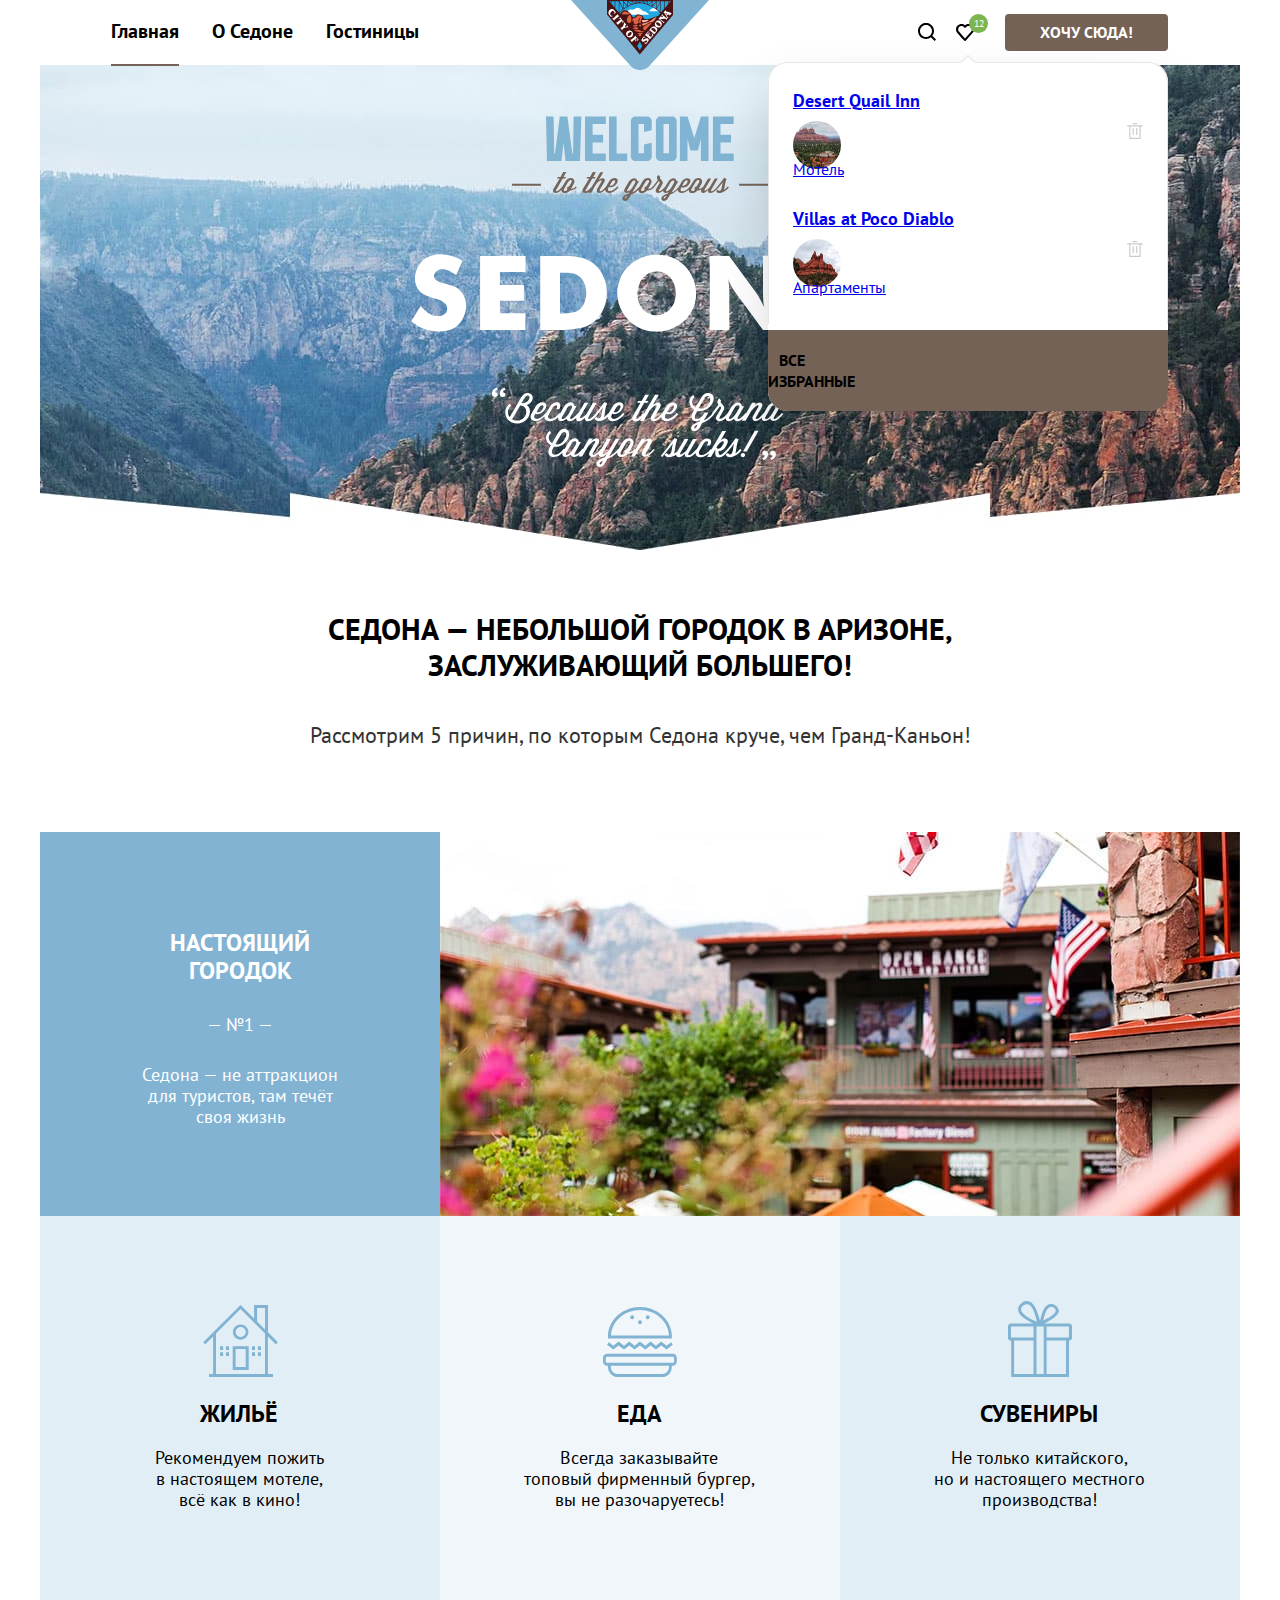
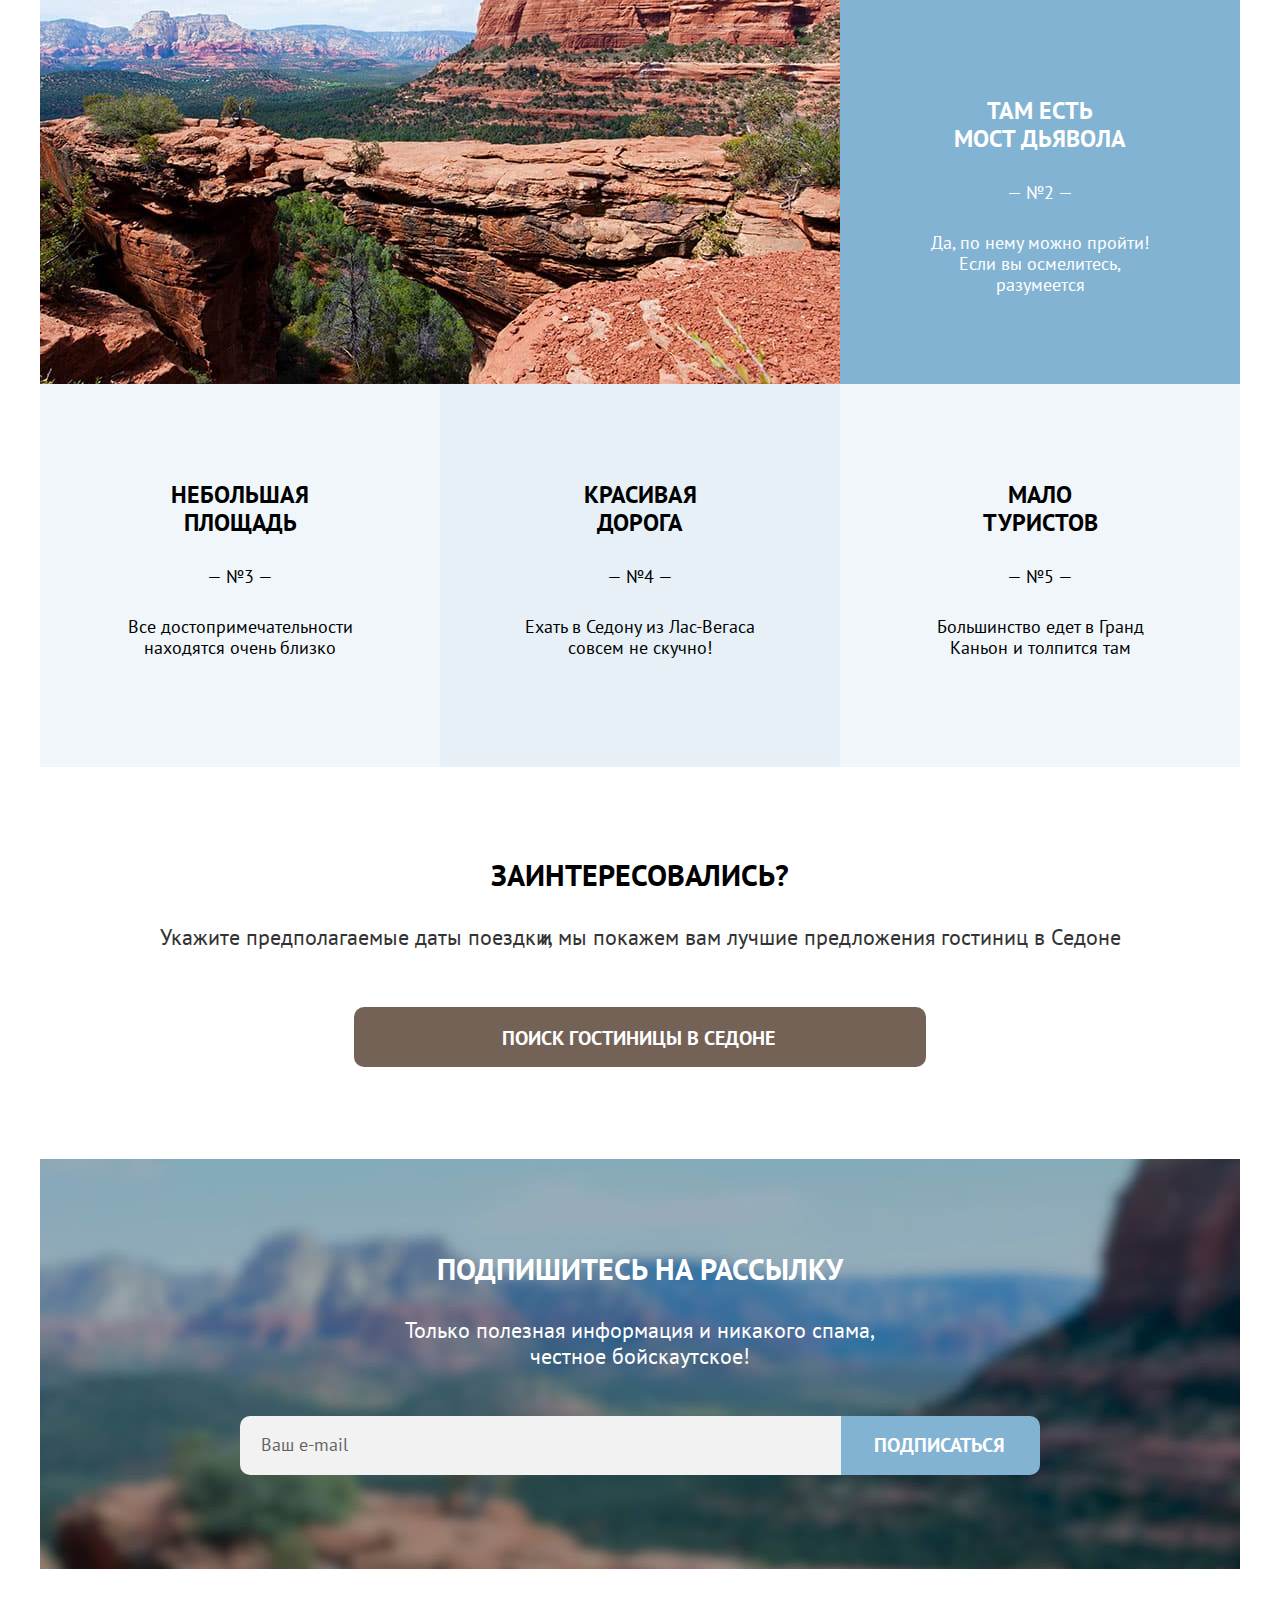
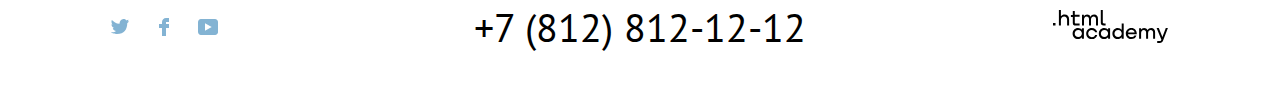
==== commit 4b43ab15: "fix: for overflow" ====
--- a/index.html
+++ b/index.html
@@ -8,7 +8,7 @@
   <link rel="stylesheet" href="node_modules/pixel-glass/styles.css">
   <style>
     HTML {
-      background-image: url("popap.jpg");
+      background-image: url("popover.jpg");
       background-repeat: no-repeat;
       background-position: 50% 0;
     }
@@ -45,11 +45,11 @@
             <span class="user-menu__counter">12</span>
             <span class="visually-hidden">Добавить в избранное</span>
           </a>
-          <div class="user-menu__popover popover-favorites">
+          <div class="user-menu__popover popover-favorites popover-favorites--visible">
             <h2 class="visually-hidden">Избранное</h2>
             <ul class="popover-favorites__list">
               <li class="popover-favorites__item">
-                <a class="popover-favorites__link" href="#">
+                <a class="popover-favorites__wrap-link" href="#">
                   <h3 class="popover-favorites__title">Desert Quail Inn</h3>
                   <img class="popover-favorites__pic" src="img/catalog/jpg/hotel-desert-quail.jpg" width="48" height="48" alt="Фото Desert Quail Inn.">
                   <p class="popover-favorites__desc">Мотель</p>
@@ -59,7 +59,7 @@
                 </button>
               </li>
               <li class="popover-favorites__item">
-                <a class="popover-favorites__link" href="#">
+                <a class="popover-favorites__wrap-link" href="#">
                   <h3 class="popover-favorites__title">Villas at Poco Diablo</h3>
                   <img class="popover-favorites__pic" src="img/catalog/jpg/hotel-villas-at-poco.jpg" width="48" height="48" alt="Фото Villas at Poco Diablo.">
                   <p class="popover-favorites__desc">Апартаменты</p>
@@ -72,7 +72,7 @@
             <a class="popover-favorites__link button button--warm" href="#">Все избранные</a>
           </div>
         </div>
-        <a class="user-menu__link user-menu__link--btn button" href="#">Хочу сюда!</a>
+        <a class="user-menu__link user-menu__link--btn button button--warm" href="#">Хочу сюда!</a>
       </div>
     </header>
 
@@ -149,7 +149,7 @@
       <!-- Search -->
       <section class="search">
         <h2 class="search__title">Заинтересовались?</h2>
-        <p class="search__desc search-desc">Укажите предполагаемые даты поездки,<br> <span class="search-desc__item">и мы покажем вам лучшие предложения гостиниц в Седоне</span></p>
+        <p class="search__desc search-desc">Укажите предполагаемые даты поездки, <span class="search-desc__item">и мы покажем вам лучшие предложения гостиниц в Седоне</span></p>
         <button class="search__btn button button--warm" type="button">Поиск гостиницы в седоне</button>
       </section>
     </main>
--- a/css/style.css
+++ b/css/style.css
@@ -93,6 +93,8 @@
 .button:active { color: var(--basic-white-30); }
 
 /* button-warm */
+.button--warm { background-color: var(--special-warm-light); }
+
 .button--warm:hover { background-color: var(--special-warm-dark); }
 
 /* button-cold */
@@ -221,6 +223,8 @@
   width: 260px;
 }
 
+.user-menu__item { position: relative; }
+
 .user-menu__link {
   position: relative;
   display: inline-block;
@@ -275,6 +279,134 @@
 
   background-color: var(--status-success);
   border-radius: 10px;
+}
+
+.user-menu__popover {
+  position: absolute;
+  top: 48px;
+  left: -178px;
+
+  width: 400px;
+
+  box-sizing: border-box;
+}
+
+.popover-favorites {
+  display: flex;
+  flex-direction: column;
+
+  background-color: var(--basic-white);
+  border-radius: 20px;
+  box-shadow: 0px 25px 50px rgba(0, 0, 0, 0.15);
+}
+
+.popover-favorites::before {
+  position: absolute;
+  top: -5px;
+  left: 50%;
+
+  width: 10px;
+  height: 10px;
+  content: "";
+
+  background-color: var(--basic-white);
+  border-top-width: 1px;
+  border-left-width: 1px;
+  border-top-style: solid;
+  border-left-style: solid;
+  border-color: var(--basic-gray-light);
+
+  transform: translateX(-50%) rotate(45deg);
+}
+
+.popover-favorites__list {
+  margin-top: 0;
+  margin-bottom: 0;
+  padding: 18px 14px 26px 24px;
+
+  border: 1px solid var(--basic-gray-light);
+  border-bottom: none;
+  border-radius: 20px 20px 0 0;
+
+  list-style: none;
+}
+
+.popover-favorites__item {
+  display: grid;
+  grid-template-columns: 1fr 36px;
+  column-gap: 17px;
+  margin-bottom: 19px;
+}
+
+.popover-favorites__item:last-child { margin-bottom: 0; }
+
+.popover-favorites__link {
+  display: grid;
+  grid-template-columns: 48px 17px 1fr;
+  grid-template-rows: min-content 1fr;
+  margin-top: 6px;
+
+  color: var(--basic-black);
+  text-decoration: none;
+}
+
+.popover-favorites__pic {
+  display: block;
+  grid-column: 1 / 2;
+  grid-row: 1 / 2;
+
+  border-radius: 50%;
+}
+
+.popover-favorites__title {
+  grid-column: 3 / 4;
+  margin-top: 0;
+  margin-bottom: 0;
+
+  font-family: inherit;
+  font-size: 18px;
+  line-height: 40px;
+}
+
+.popover-favorites__desc {
+  grid-column: 2 / 3;
+  grid-row: 2 / 3;
+  margin-top: -10px;
+  margin-bottom: 0;
+}
+
+.popover-favorites__btn {
+  grid-column: -1 / -2;
+  margin: auto;
+  padding: 10px;
+  width: 36px;
+  height: 36px;
+
+  background-color: transparent;
+  background-image: url("../img/svg/trash-icon.svg");
+  background-repeat: no-repeat;
+  background-position: center;
+  border: none;
+  border-radius: var(--border-radius-large);
+
+  opacity: 0.2;
+  cursor: pointer;
+}
+
+.popover-favorites__btn:hover { opacity: 1; }
+
+.popover-favorites__btn:focus-visible {
+  outline: var(--outline-focus-cold);
+  opacity: 1;
+}
+
+.popover-favorites__btn:active { opacity: 0.1; }
+
+.popover-favorites__link {
+  padding-top: 20px;
+  padding-bottom: 19px;
+
+  border-radius: 0 0 18px 20px;
 }
 
 /* Main */
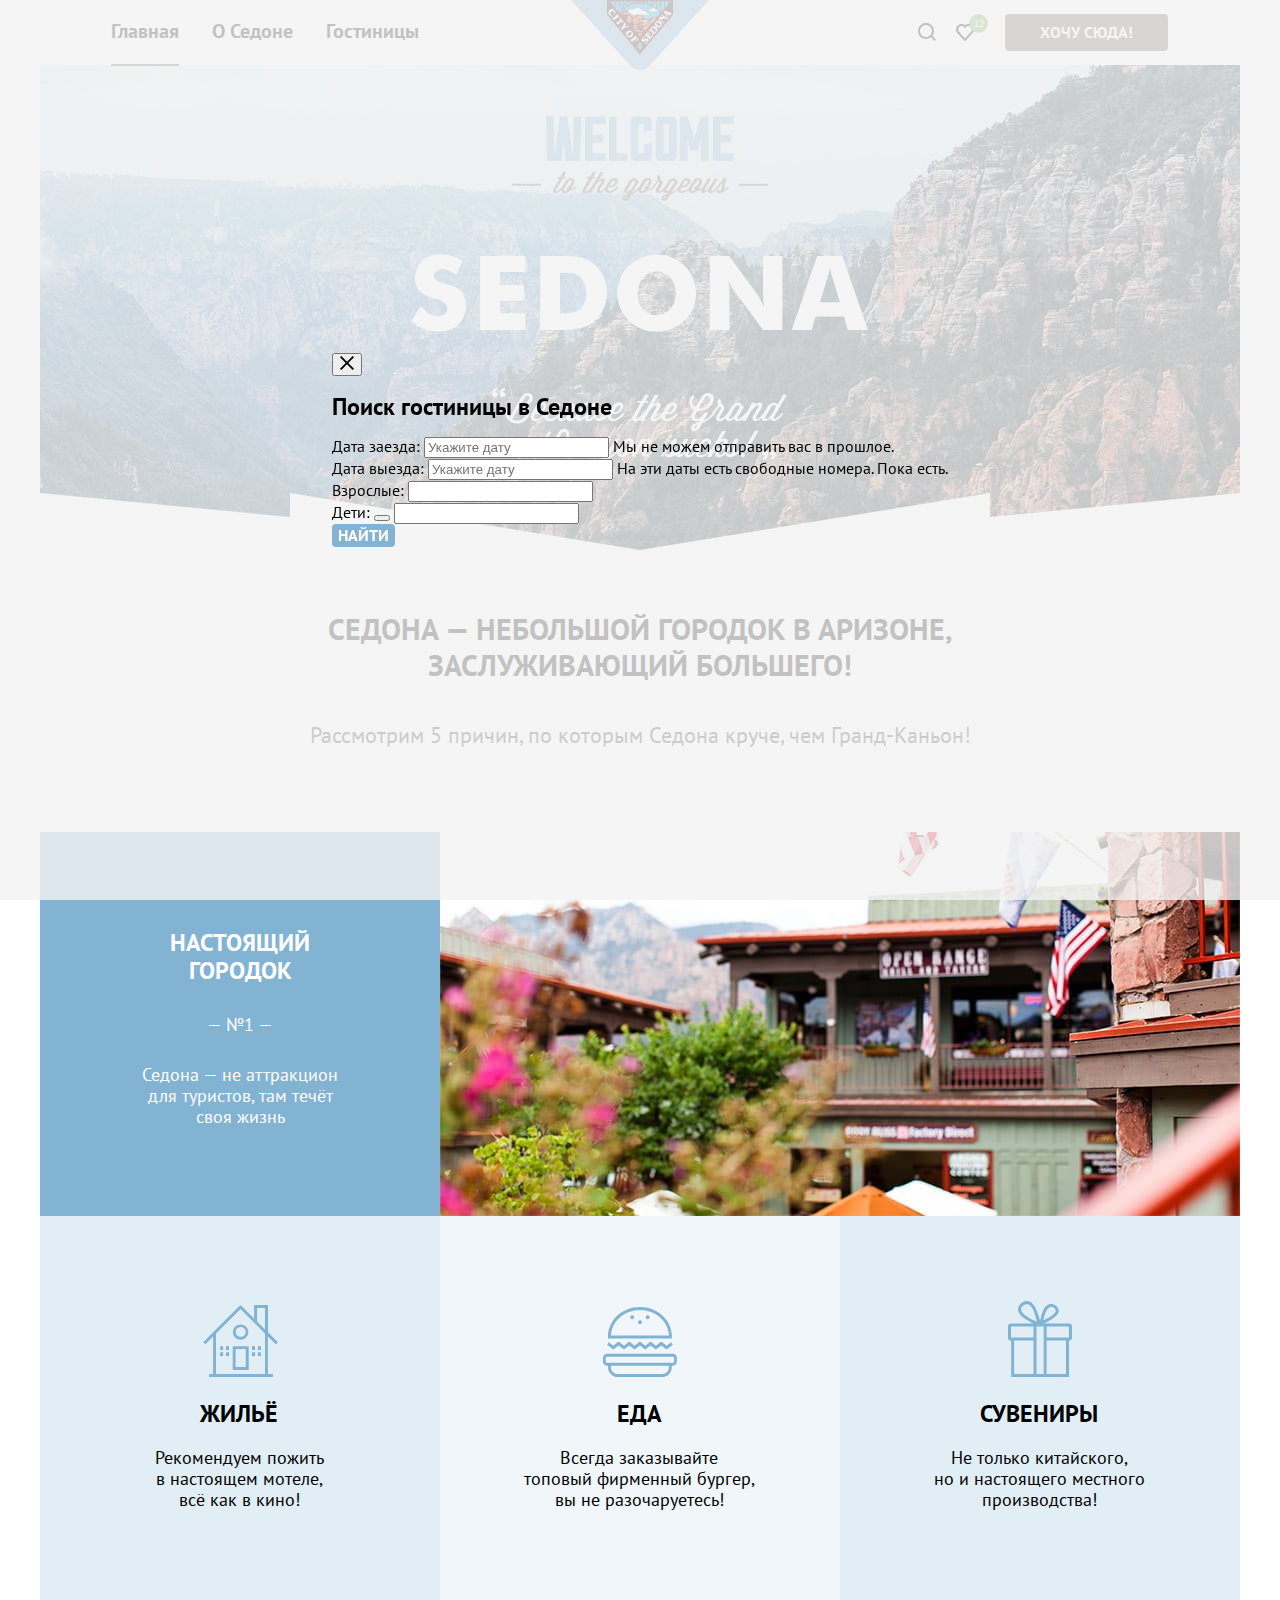
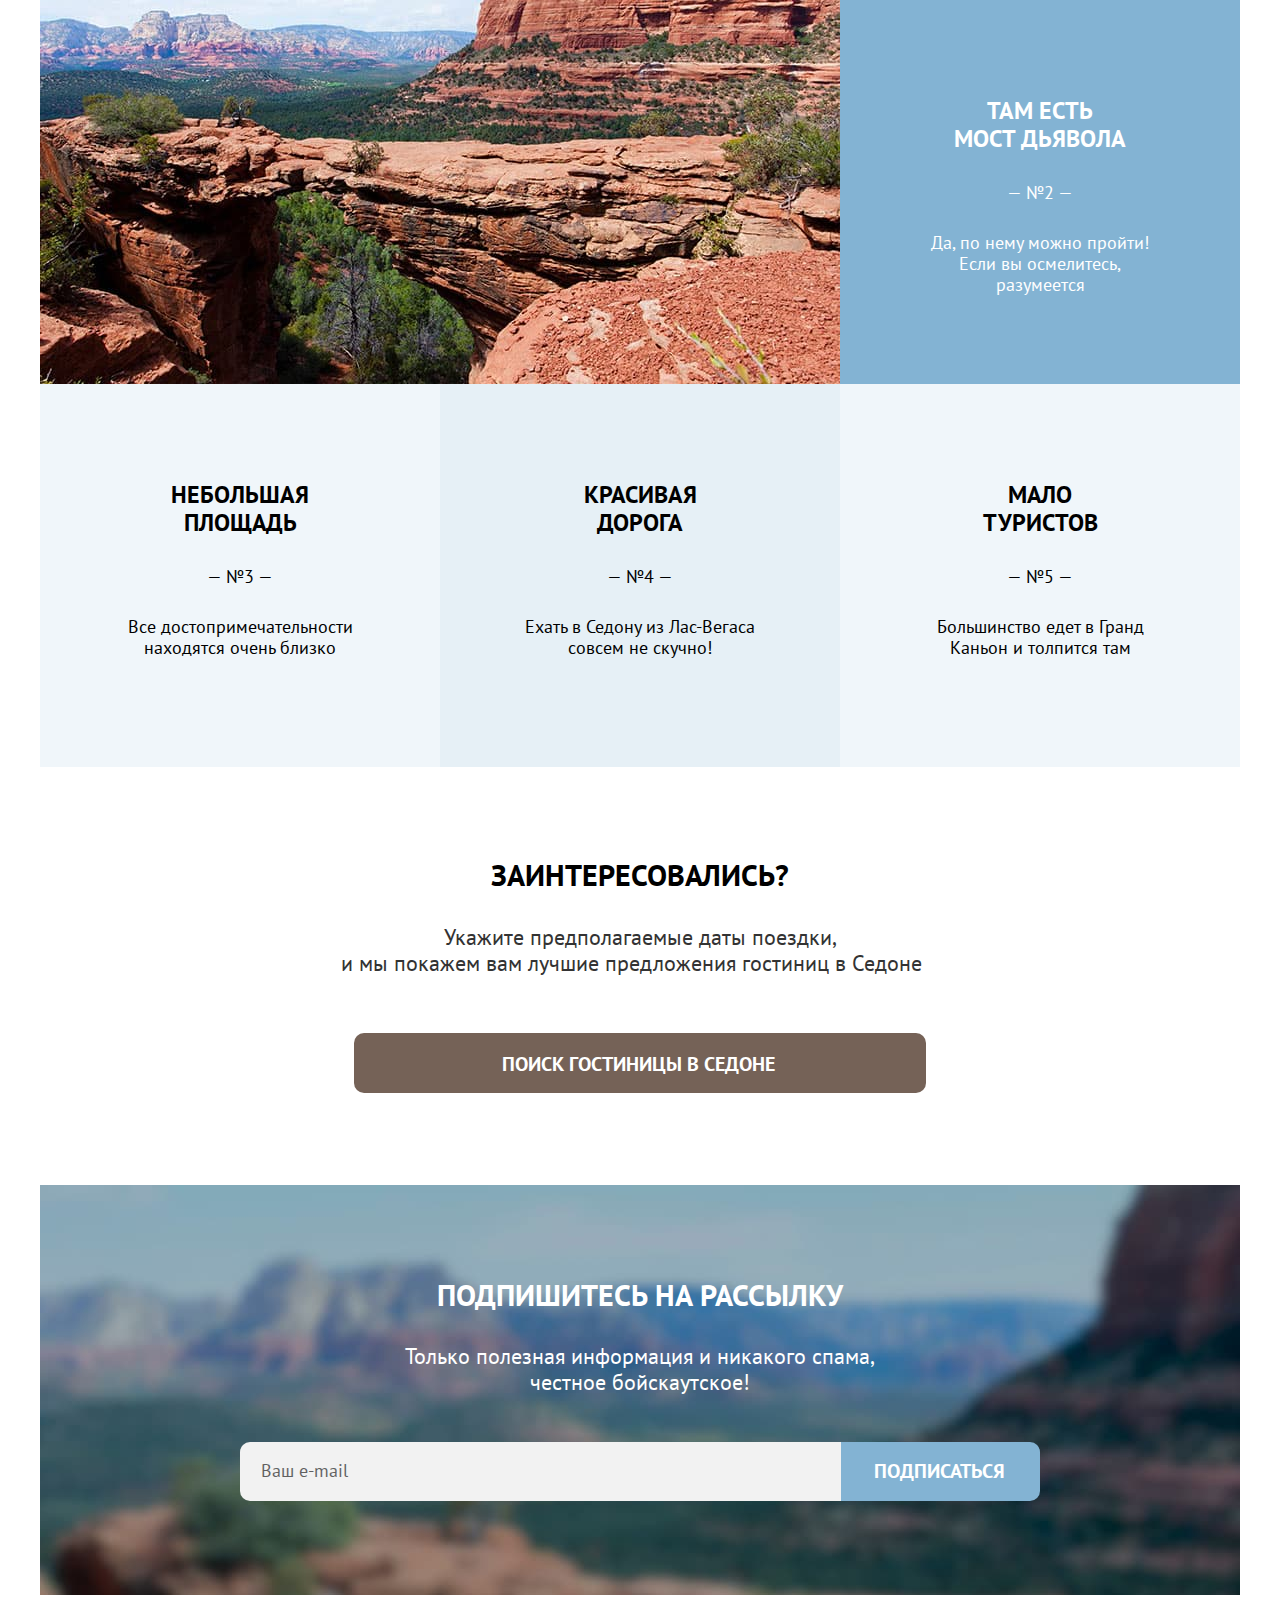
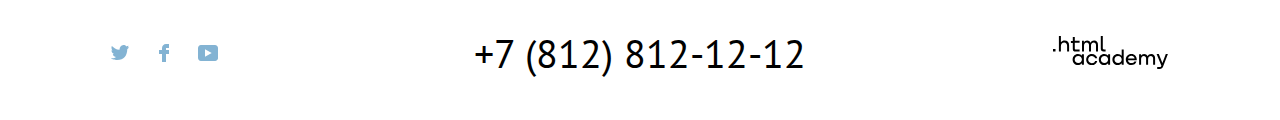
==== commit 0f3deaa3: "feat: add classes for elements & icon" ====
--- a/index.html
+++ b/index.html
@@ -8,7 +8,7 @@
   <link rel="stylesheet" href="node_modules/pixel-glass/styles.css">
   <style>
     HTML {
-      background-image: url("popover.jpg");
+      background-image: url("modal.jpg");
       background-repeat: no-repeat;
       background-position: 50% 0;
     }
@@ -201,6 +201,47 @@
 
   </div>
 
+  <section class="modal modal--close">
+    <div class="modal__container">
+      <button class="modal__btn modal-btn" type="button">
+        <svg class="modal-btn__icon" width="14" height="14" viewBox="0 0 14 14" fill="none" xmlns="http://www.w3.org/2000/svg">
+          <path d="M14 1.292 12.708 0 7 5.708 1.292 0 0 1.292 5.708 7 0 12.708 1.292 14 7 8.292 12.708 14 14 12.708 8.292 7 14 1.292Z" fill="#000"/>
+        </svg>
+        <span class="visually-hidden">Закрыть модальное окно</span>
+      </button>
+
+      <section class="modal__content modal-search__content">
+        <h2 class="modal-search__title">Поиск гостиницы в Седоне</h2>
+        <form class="modal-search__form search-form" action="https://echo.htmlacademy.ru/">
+          <div class="search-form__group">
+            <label class="search-form__label" for="">Дата заезда:</label>
+            <input class="search-form__input" type="text" name="date" placeholder="Укажите дату">
+            <span class="search-form__prompt search-form__prompt--error">Мы не можем отправить вас в прошлое.</span>
+          </div>
+          <div class="search-form__group">
+            <label class="search-form__label" for="">Дата выезда:</label>
+            <input class="search-form__input" type="text" name="date" placeholder="Укажите дату">
+            <span class="search-form__prompt search-form__prompt--success">На эти даты есть свободные номера. Пока есть.</span>
+          </div>
+          <div class="search-form__row">
+            <div class="search-form__group">
+              <label class="search-form__label" for="adults">Взрослые:</label>
+              <input class="search-form__input" type="number" name="adults" id="adults">
+            </div>
+            <div class="search-form__group">
+              <label class="search-form__label" for="children">Дети:
+                <button class="search-form__info" type="button">
+                  <span class="visually-hidden">Дополнительная информация</span>
+                </button>
+              </label>
+              <input class="search-form__input" type="number" name="children" id="children">
+            </div>
+          </div>
+          <button class="search-form__btn button button--cold" type="button">Найти</button>
+        </form>
+      </section>
+    </div>
+  </section>
   <script src="node_modules/pixel-glass/script.js"></script>
 </body>
 </html>
--- a/css/style.css
+++ b/css/style.css
@@ -24,6 +24,7 @@
   --basic-gray-dark: #b3b3b3;
   --basic-gray-light: #e6e6e6;
   --basic-light: #f2f2f2;
+  --basic-light-80: rgba(242, 242, 242, 0.8);
   --basic-white: #ffffff;
   --basic-white-30: rgba(255, 255, 255, 0.3);
   --basic-white-60: rgba(255, 255, 255, 0.6);
@@ -56,6 +57,12 @@
   --outline-focus-warm: 3px solid var(--special-warm-light);
   --outline-active: 2px solid var(--basic-black);
   --outline-error: 2px solid var(--status-error);
+
+  /* transparency  */
+  --opacity-60: 0.6;
+  --opacity-30: 0.3;
+  --opacity-20: 0.2;
+  --opacity-10: 0.1;
 }
 
 /* Basic styles */
@@ -98,6 +105,8 @@
 .button--warm:hover { background-color: var(--special-warm-dark); }
 
 /* button-cold */
+.button--cold { background-color: var(--special-cold-light); }
+
 .button--cold:hover { background-color: var(--special-cold-dark); }
 
 .button--cold:focus-visible {
@@ -107,6 +116,8 @@
 }
 
 /* button-success */
+.button--success { background-color: var(--special-neutral-light); }
+
 .button--success:hover { background-color: var(--special-neutral-dark); }
 
 .button--success:focus-visible {
@@ -190,7 +201,7 @@
   outline-offset: 0;
 }
 
-.page-nav__link:active:not(.page-nav__link--current) { opacity: 0.3; }
+.page-nav__link:active:not(.page-nav__link--current) { opacity: var(--opacity-30); }
 
 .page-nav__link--current::before {
   position: absolute;
@@ -199,7 +210,6 @@
   left: 12px;
   content: "";
 
-
   height: 2px;
 
   background-color: var(--special-warm-light);
@@ -250,15 +260,13 @@
   outline-offset: 0;
 }
 
-.user-menu__link:active .user-menu__svg { opacity: 0.3; }
+.user-menu__link:active .user-menu__svg { opacity: var(--opacity-30); }
 
 .user-menu__link:active .user-menu__counter { color: var(--basic-white-30); }
 
 .user-menu__link--btn {
   margin-left: auto;
   padding: 8px 35px;
-
-  background-color: var(--special-warm-light);
 }
 
 .user-menu__counter {
@@ -299,6 +307,8 @@
   border-radius: 20px;
   box-shadow: 0px 25px 50px rgba(0, 0, 0, 0.15);
 }
+
+.popover-favorites--visible { display: none; }
 
 .popover-favorites::before {
   position: absolute;
@@ -326,7 +336,7 @@
 
   border: 1px solid var(--basic-gray-light);
   border-bottom: none;
-  border-radius: 20px 20px 0 0;
+  border-radius: 18px 18px 0 0;
 
   list-style: none;
 }
@@ -340,20 +350,33 @@
 
 .popover-favorites__item:last-child { margin-bottom: 0; }
 
-.popover-favorites__link {
+.popover-favorites__wrap-link {
   display: grid;
   grid-template-columns: 48px 17px 1fr;
   grid-template-rows: min-content 1fr;
-  margin-top: 6px;
 
   color: var(--basic-black);
   text-decoration: none;
 }
+
+.popover-favorites__wrap-link:hover { opacity: var(--opacity-60); }
+
+.popover-favorites__wrap-link:focus-visible {
+  width: fit-content;
+
+  border-radius: var(--border-radius-large);
+
+  outline: var(--outline-focus-cold);
+  outline-offset: 5px;
+}
+
+.popover-favorites__wrap-link:active { opacity: var(--opacity-30); }
 
 .popover-favorites__pic {
   display: block;
   grid-column: 1 / 2;
-  grid-row: 1 / 2;
+  grid-row: 1 / -1;
+  margin-top: 6px;
 
   border-radius: 50%;
 }
@@ -369,7 +392,7 @@
 }
 
 .popover-favorites__desc {
-  grid-column: 2 / 3;
+  grid-column: 3 / 4;
   grid-row: 2 / 3;
   margin-top: -10px;
   margin-bottom: 0;
@@ -377,8 +400,7 @@
 
 .popover-favorites__btn {
   grid-column: -1 / -2;
-  margin: auto;
-  padding: 10px;
+  padding: 20px 10px;
   width: 36px;
   height: 36px;
 
@@ -389,7 +411,7 @@
   border: none;
   border-radius: var(--border-radius-large);
 
-  opacity: 0.2;
+  opacity: var(--opacity-20);
   cursor: pointer;
 }
 
@@ -400,13 +422,13 @@
   opacity: 1;
 }
 
-.popover-favorites__btn:active { opacity: 0.1; }
+.popover-favorites__btn:active { opacity: var(--opacity-10); }
 
 .popover-favorites__link {
   padding-top: 20px;
   padding-bottom: 19px;
 
-  border-radius: 0 0 18px 20px;
+  border-radius: 0 0 18px 18px;
 }
 
 /* Main */
@@ -536,8 +558,6 @@
 
 .about__num { margin-bottom: 29px; }
 
-.about__img { height: auto; }
-
 .about__img--reverse { order: -1; }
 
 .service {
@@ -641,7 +661,7 @@
   background-position: center
 }
 
-.breadcrumbs__link:hover { opacity: 0.6; }
+.breadcrumbs__link:hover { opacity: var(--opacity-60); }
 
 .breadcrumbs__link:focus-visible {
   border-radius: var(--border-radius-small);
@@ -650,7 +670,7 @@
   outline-offset: 0;
 }
 
-.breadcrumbs__link:active { opacity: 0.3; }
+.breadcrumbs__link:active { opacity: var(--opacity-30); }
 
 /* Filters */
 .filter__form {
@@ -710,7 +730,8 @@
   background-position: center;
 }
 
-.comfort__input:hover + .comfort__control { background-color: var(--basic-white-60); }
+.comfort__input:hover + .comfort__control,
+.house-type__input:hover + .house-type__control { background-color: var(--basic-white-60); }
 
 .comfort__input:focus-visible + .comfort__control {
   background-color: var(--basic-white-60);
@@ -718,7 +739,8 @@
   outline: var(--outline-focus-cold);
 }
 
-.comfort__input:active + .comfort__control { background-color: var(--basic-white-30); }
+.comfort__input:active + .comfort__control,
+.house-type__input:active + .house-type__control { background-color: var(--basic-white-30); }
 
 .comfort__control,
 .house-type__control  {
@@ -782,7 +804,7 @@
   line-height: 23px;
   text-transform: lowercase;
 
-  opacity: 0.3;
+  opacity: var(--opacity-30);
 }
 
 .price__label--min {
@@ -908,8 +930,6 @@
   grid-row: 3 / 4;
   margin-bottom: 18px;
   padding: 13px 35px 14px;
-
-  background-color: var(--special-cold-light);
 }
 
 .filter__btn--submit:focus-visible { outline: 3px solid var(--basic-white); }
@@ -968,6 +988,8 @@
 
 .sorting__options {
   padding: 9px 101px 10px 17px;
+  max-width: 300px;
+
   font-family: inherit;
   font-size: 18px;
   line-height: 23px;
@@ -1000,7 +1022,7 @@
   fill: var(--basic-black);
 
   transform: translateY(-50%);
-  opacity: 0.3;
+  opacity: var(--opacity-30);
 }
 
 .sorting__options:active + .sorting__icon { fill: var(--basic-gray-dark); }
@@ -1072,9 +1094,9 @@
 
 .catalog__item {
   display: grid;
-  grid-template-columns: 180px 36px 159px 160px auto min-content;
-  grid-template-rows: 31px auto 37px;
-  padding-top: 27px;
+  grid-template-columns: 180px 35px 159px 160px auto min-content;
+  grid-template-rows: min-content 1fr min-content;
+  padding-top: 26px;
   padding-bottom: 30px;
 
   border-top: 1px solid var(--basic-gray-light);
@@ -1088,14 +1110,14 @@
 
 .catalog-article__img-link {
   grid-row: 1 / -1;
-  margin-top: 3px;
-}
-
-.catalog-article__img-link:hover { opacity: 0.6; }
+  margin-top: 4px;
+}
+
+.catalog-article__img-link:hover { opacity: var(--opacity-60); }
 
 .catalog-article__img-link:focus-visible { outline: var(--outline-focus-cold); }
 
-.catalog-article__img-link:active { opacity: 0.3; }
+.catalog-article__img-link:active { opacity: var(--opacity-30); }
 
 .catalog-article__img { display: block; }
 
@@ -1120,7 +1142,7 @@
 .catalog-article__title-link:active {
   color: var(--special-warm-light);
 
-  opacity: 0.3;
+  opacity: var(--opacity-30);
 }
 
 .catalog-article__title {
@@ -1138,7 +1160,7 @@
   justify-content: space-between;
   margin-top: 0;
   margin-bottom: 0;
-  width: 235px;
+  max-width: 235px;
 
   font-size: 18px;
   line-height: 23px;
@@ -1149,25 +1171,16 @@
 .catalog-article__link {
   grid-row: -1 / -2;
   justify-self: start;
-  padding: 8px 32px 10px 31px;
-}
-
-.catalog-article__link--details {
-  grid-column: 3 / 4;
-
-  background-color: var(--special-warm-light);
-}
+  align-self: end;
+  padding: 8px 32px 8px 31px;
+}
+
+.catalog-article__link--details { grid-column: 3 / 4; }
 
 .catalog-article__link--favorites {
   grid-column: 4 / 5;
   padding-right: 29px;
-
-  background-color: var(--special-cold-light);
-}
-
-.catalog-article__link--favorites-green { background-color: var(--special-neutral-light); }
-
-.catalog-article__link--selected { background-color: var(--special-neutral-light); }
+}
 
 .catalog-article__icon {
   align-self: center;
@@ -1183,17 +1196,17 @@
 
 .catalog-article__icon--four {
   background-repeat: no-repeat, no-repeat, no-repeat, no-repeat;
-  background-position: center left 32px, center left 57px, center left 82px, center right 37px;
+  background-position: center left 32px, center left 57px, center left 82px, center left 106px;
 }
 
 .catalog-article__icon--three {
   background-repeat: no-repeat, no-repeat, no-repeat;
-  background-position: center left 42px, center left 67px, center right 50px;
+  background-position: center left 42px, center left 67px, center left 93px;
 }
 
 .catalog-article__icon--two {
   background-repeat: no-repeat, no-repeat;
-  background-position: center left 57px, center right 61px;
+  background-position: center left 57px, center left 83px;
 }
 
 .catalog-article__rating {
@@ -1220,8 +1233,6 @@
 
   font-size: 20px;
   line-height: 26px;
-
-  background-color: var(--special-cold-light);
 }
 
 /* Pagination */
@@ -1260,7 +1271,6 @@
   text-decoration: none;
   color: var(--basic-white);
 
-  background-color: var(--special-cold-light);
   border-radius: var(--border-radius-small);
   box-sizing: border-box;
 }
@@ -1334,13 +1344,17 @@
   fill: var(--basic-black);
 
   transform: translateY(-50%);
-  opacity: 0.3;
+  opacity: var(--opacity-30);
 }
 
 .pagination__options:active + .pagination__icon { fill: var(--basic-gray-dark); }
 
 /* Section Search */
-.search { text-align: center; }
+.search {
+  padding: 0 300px;
+
+  text-align: center;
+}
 
 .search__title {
   margin-bottom: 31px;
@@ -1351,7 +1365,7 @@
 }
 
 .search__desc {
-  margin: 0 auto 57px;
+  margin-bottom: 57px;
 
   font-size: 22px;
   line-height: 26px;
@@ -1369,7 +1383,6 @@
   font-size: 20px;
   line-height: 36px;
 
-  background-color: var(--special-warm-light);
   border-radius: var(--border-radius-large);
 }
 
@@ -1438,7 +1451,7 @@
 
   border: none;
 
-  opacity: 0.6;
+  opacity: var(--opacity-60);
 }
 
 .mail-form__input:hover { background-color: var(--basic-gray-light); }
@@ -1468,7 +1481,6 @@
   font-size: 20px;
   line-height: 26px;
 
-  background-color: var(--special-cold-light);
   border-radius: 0 var(--border-radius-large) var(--border-radius-large) 0;
 }
 
@@ -1485,8 +1497,6 @@
   align-items: center;
   margin-right: 231px;
   max-width: 150px;
-
-  list-style: none;
 }
 
 .social__link {
@@ -1517,9 +1527,13 @@
 
 .social__link:focus .social__svg { fill: var(--special-cold-dark); }
 
-.social__link:active { opacity: 0.3; }
-
-.address-phone { font-style: normal; }
+.social__link:active { opacity: var(--opacity-30); }
+
+.contacts__phone {
+  max-width: 500px;
+
+  font-style: normal;
+}
 
 .address-phone__link {
   padding: 10px;
@@ -1543,7 +1557,7 @@
 .address-phone__link:active {
   color: var(--special-warm-light);
 
-  opacity: 0.3;
+  opacity: var(--opacity-30);
 }
 
 .contacts__link {
@@ -1562,10 +1576,33 @@
   outline-offset: 0;
 }
 
-.contacts__link:active { opacity: 0.3; }
+.contacts__link:active { opacity: var(--opacity-30); }
 
 .contacts__svg {
   display: block;
 
   fill: var(--basic-black);
 }
+
+/* Modal section */
+
+.modal {
+  position: fixed;
+  top: 0;
+  left: 0;
+
+  display: flex;
+
+  width: 100%;
+  height: 100%;
+
+  background-color: var(--basic-light-80);
+}
+
+/* .modal--close { display: none; } */
+
+.modal__container {
+  position: relative;
+
+  margin: auto;
+}
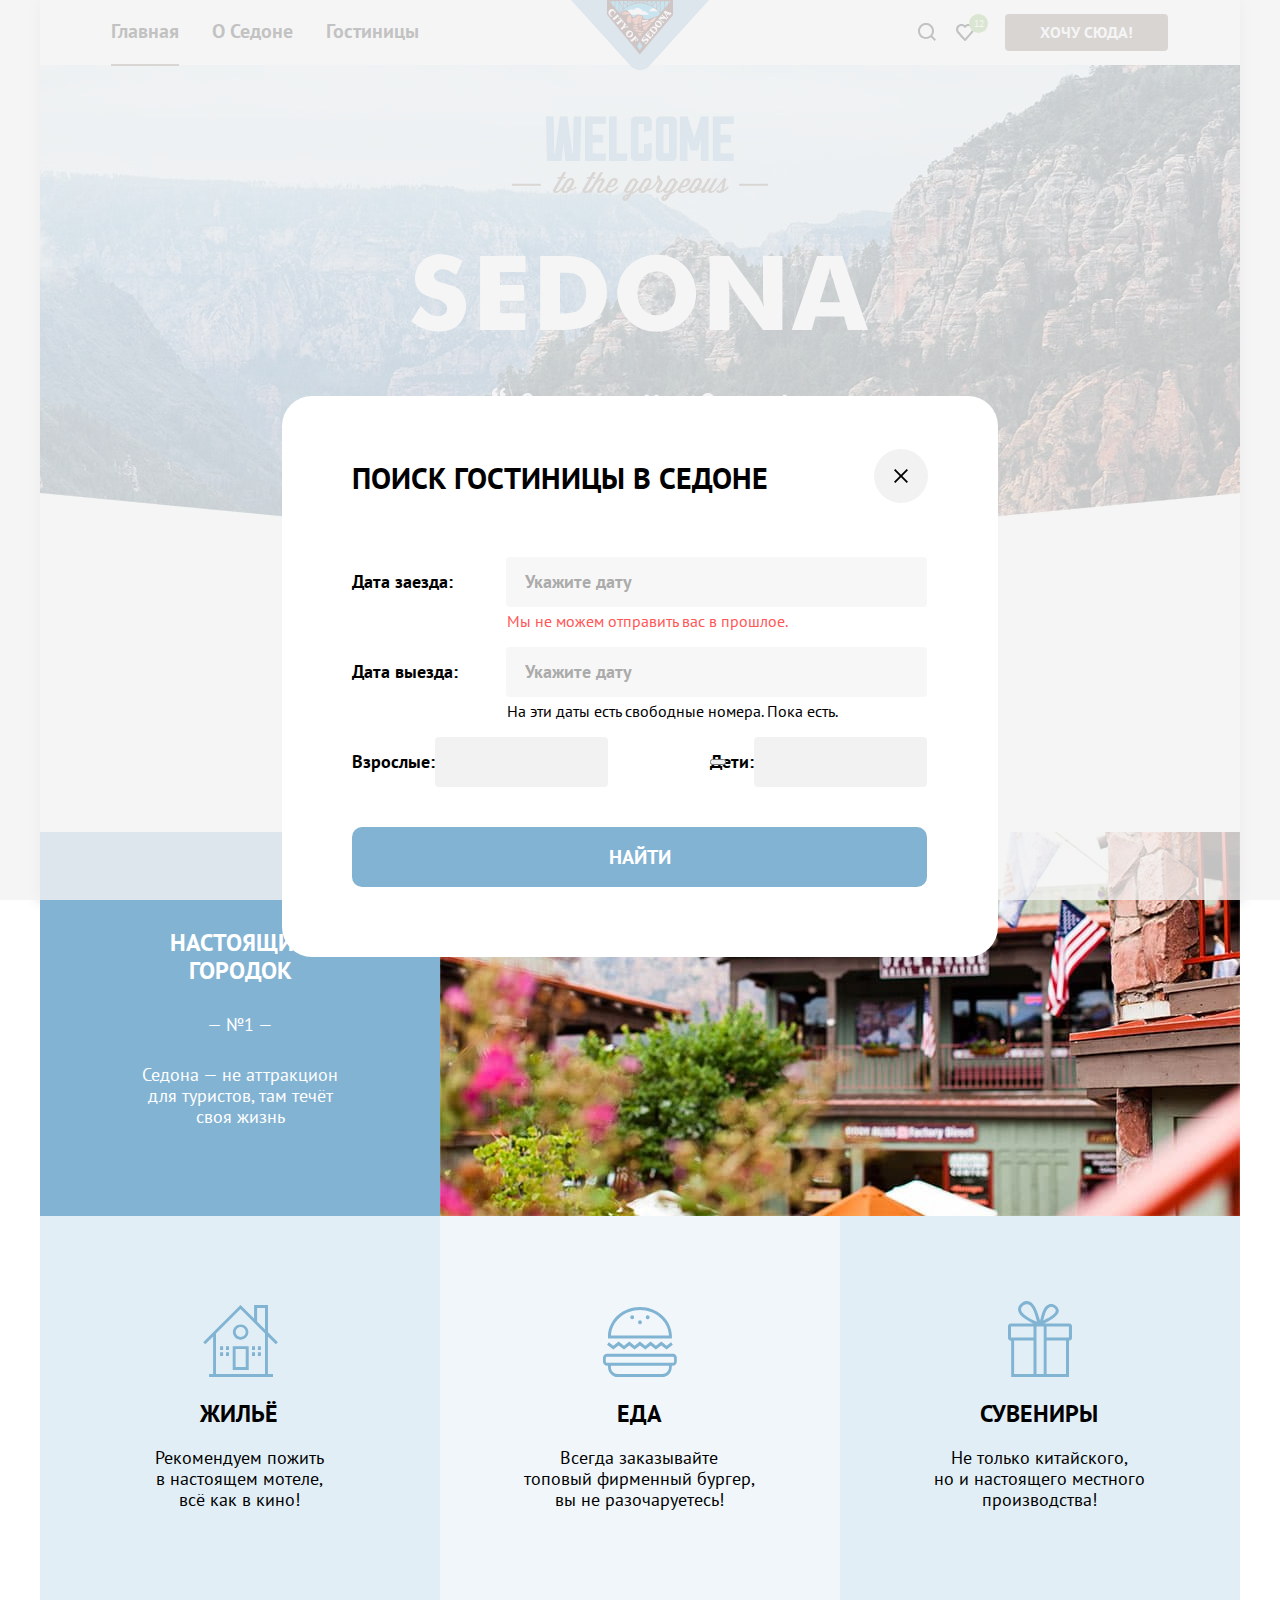
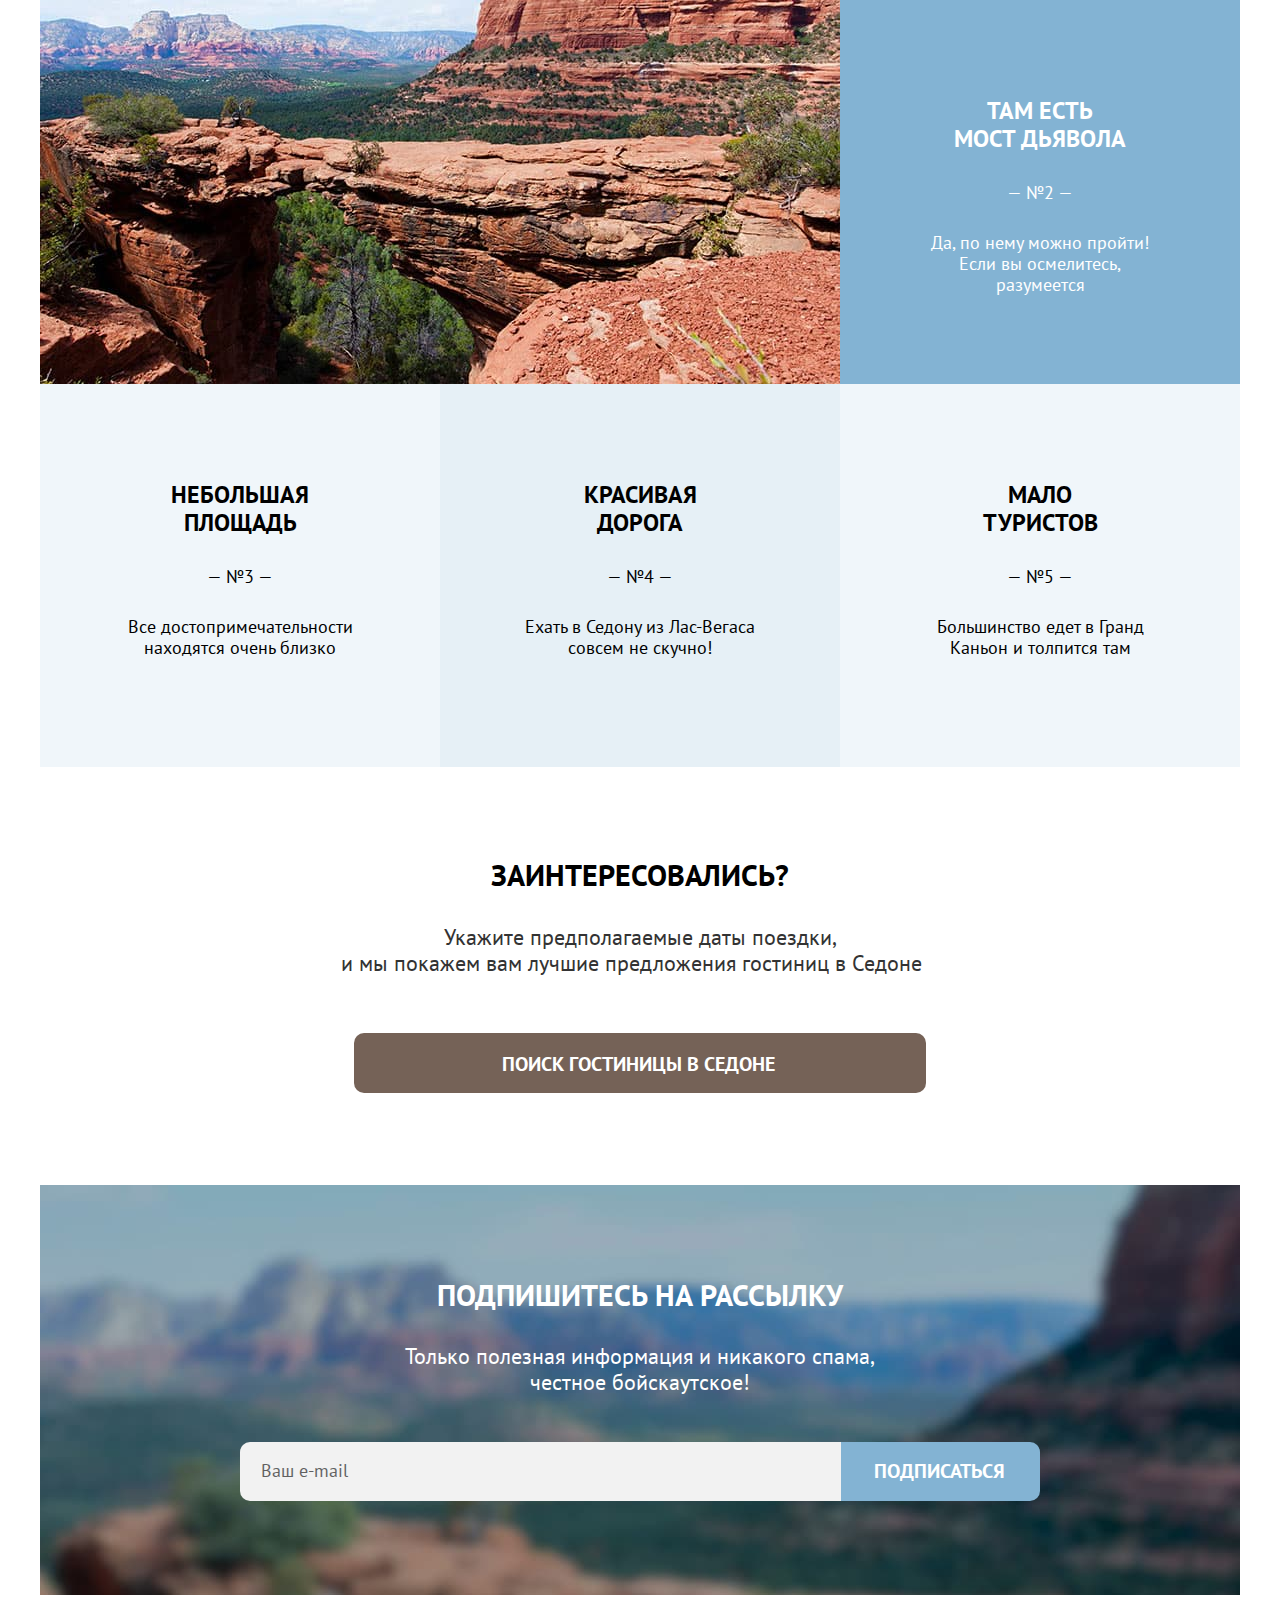
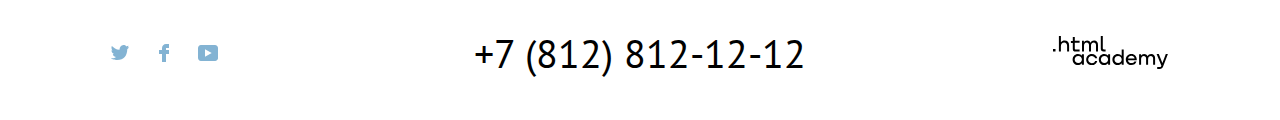
==== commit eeb76536: "refactor: change elements for modal" ====
--- a/index.html
+++ b/index.html
@@ -213,29 +213,26 @@
       <section class="modal__content modal-search__content">
         <h2 class="modal-search__title">Поиск гостиницы в Седоне</h2>
         <form class="modal-search__form search-form" action="https://echo.htmlacademy.ru/">
-          <div class="search-form__group">
+          <div class="search-form__group search-form__group--date">
             <label class="search-form__label" for="">Дата заезда:</label>
             <input class="search-form__input" type="text" name="date" placeholder="Укажите дату">
             <span class="search-form__prompt search-form__prompt--error">Мы не можем отправить вас в прошлое.</span>
           </div>
-          <div class="search-form__group">
+          <div class="search-form__group search-form__group--date">
             <label class="search-form__label" for="">Дата выезда:</label>
             <input class="search-form__input" type="text" name="date" placeholder="Укажите дату">
             <span class="search-form__prompt search-form__prompt--success">На эти даты есть свободные номера. Пока есть.</span>
           </div>
-          <div class="search-form__row">
-            <div class="search-form__group">
-              <label class="search-form__label" for="adults">Взрослые:</label>
-              <input class="search-form__input" type="number" name="adults" id="adults">
-            </div>
-            <div class="search-form__group">
-              <label class="search-form__label" for="children">Дети:
-                <button class="search-form__info" type="button">
-                  <span class="visually-hidden">Дополнительная информация</span>
-                </button>
-              </label>
-              <input class="search-form__input" type="number" name="children" id="children">
-            </div>
+          <div class="search-form__group search-form__group--people">
+            <label class="search-form__label">Взрослые:
+              <input class="search-form__input search-form__input--number" type="number" name="adults" id="adults">
+            </label>
+            <label class="search-form__label">Дети:
+              <button class="search-form__info" type="button">
+                <span class="visually-hidden">Дополнительная информация</span>
+              </button>
+              <input class="search-form__input search-form__input--number" type="number" name="children" id="children">
+            </label>
           </div>
           <button class="search-form__btn button button--cold" type="button">Найти</button>
         </form>
--- a/css/style.css
+++ b/css/style.css
@@ -132,6 +132,8 @@
   margin: 0 auto;
   width: 1200px;
   height: 100vh;
+
+  box-shadow: 0px 0px 15px rgba(0, 0, 0, 0.2);
 }
 
 .visually-hidden {
@@ -1434,7 +1436,7 @@
 
 .mail-form__input {
   flex-grow: 1;
-  padding: 19px 21px 19px;
+  padding: 19px 21px;
 
   font: inherit;
 
@@ -1605,4 +1607,121 @@
   position: relative;
 
   margin: auto;
-}
+  margin-top: 396px;
+  padding: 62px 71px 70px 70px;
+
+  background-color: var(--basic-white);
+  border-radius: 30px;
+}
+
+.modal__btn {
+  position: absolute;
+  top: 53px;
+  right: 70px;
+
+  padding: 20px;
+
+  background-color: var(--basic-light);
+  border: none;
+  border-radius: 50%;
+}
+
+.modal-btn__icon { display: block; }
+
+.modal__btn:hover { background-color: var(--basic-gray-light); }
+
+.modal__btn:focus-visible {
+  background-color: var(--basic-gray-light);
+  outline: var(--outline-focus-cold);
+}
+
+.modal__btn:active .modal-btn__icon { opacity: var(--opacity-30); }
+
+
+.modal-search__title {
+  margin-top: 0;
+  margin-bottom: 59px;
+
+  font-size: 30px;
+  line-height: 40px;
+  text-transform: uppercase;
+}
+
+.search-form {
+  display: flex;
+  flex-direction: column;
+  flex-wrap: wrap;
+}
+
+.search-form__group {
+  position: relative;
+
+  display: flex;
+  justify-content: space-between;
+  margin-bottom: 40px;
+  width: 575px;
+
+  box-sizing: border-box;
+}
+
+.search-form__label {
+  display: flex;
+  align-items: center;
+
+  font-weight: bold;
+  font-size: 18px;
+  line-height: 40px;
+}
+
+.search-form__input {
+  padding: 5px 19px 5px;
+  width: 383px;
+
+  font-family: inherit;
+  font-weight: bold;
+  font-size: 18px;
+  line-height: 40px;
+
+  background-color: var(--basic-light);
+  border: none;
+  border-radius: 4px;
+}
+
+.search-form__input--number {
+  width: 135px;
+}
+
+.search-form__input:placeholder-shown {
+  font-weight: bold;
+  font-size: 18px;
+  line-height: 40px;
+  color: var(--basic-black);
+
+  border: none;
+
+  opacity: var(--opacity-60);
+}
+
+.search-form__info {
+  position: absolute;
+}
+
+.search-form__prompt {
+  position: absolute;
+  top: 44px;
+  left: 155px;
+
+  line-height: 40px;
+}
+
+.search-form__prompt--error { color: var(--status-error); }
+
+.search-form__btn {
+  padding-top: 10px;
+  padding-bottom: 10px;
+
+  font-size: 20px;
+  line-height: 40px;
+
+  border-radius: var(--border-radius-large);
+}
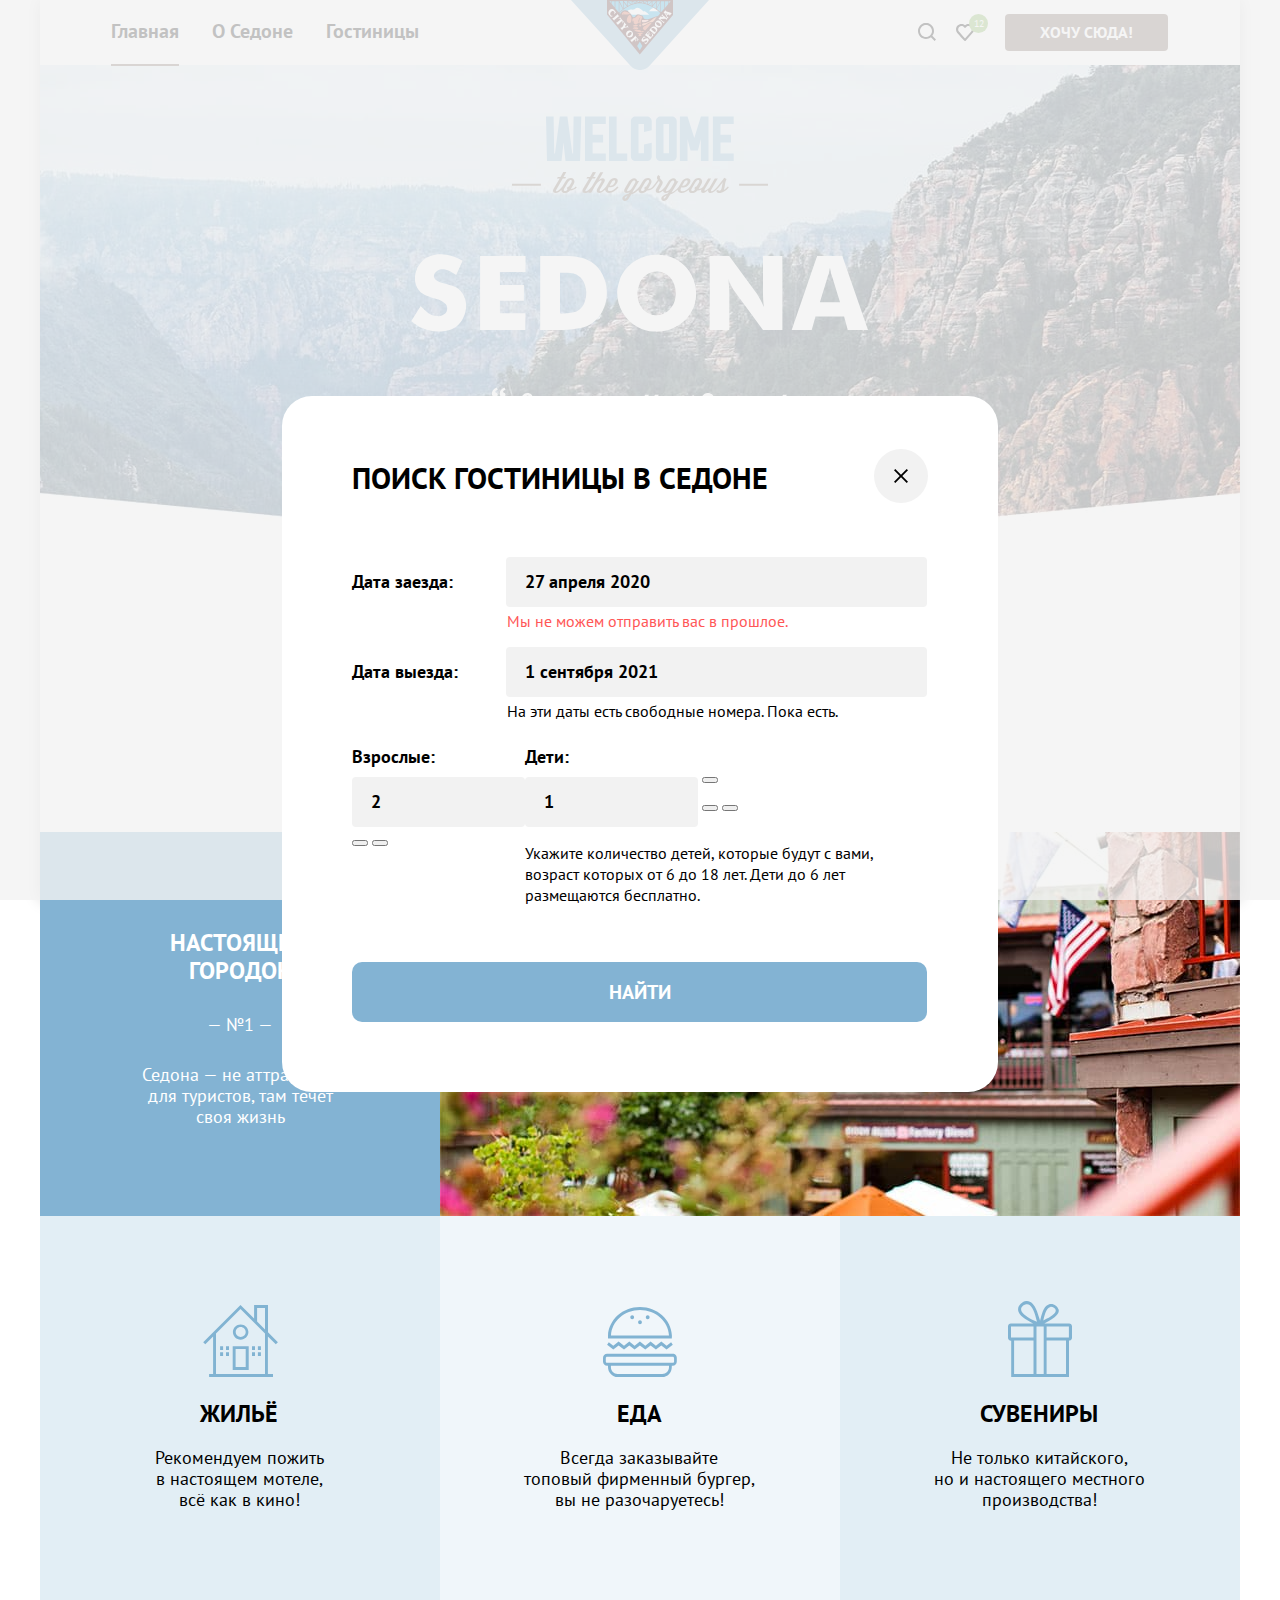
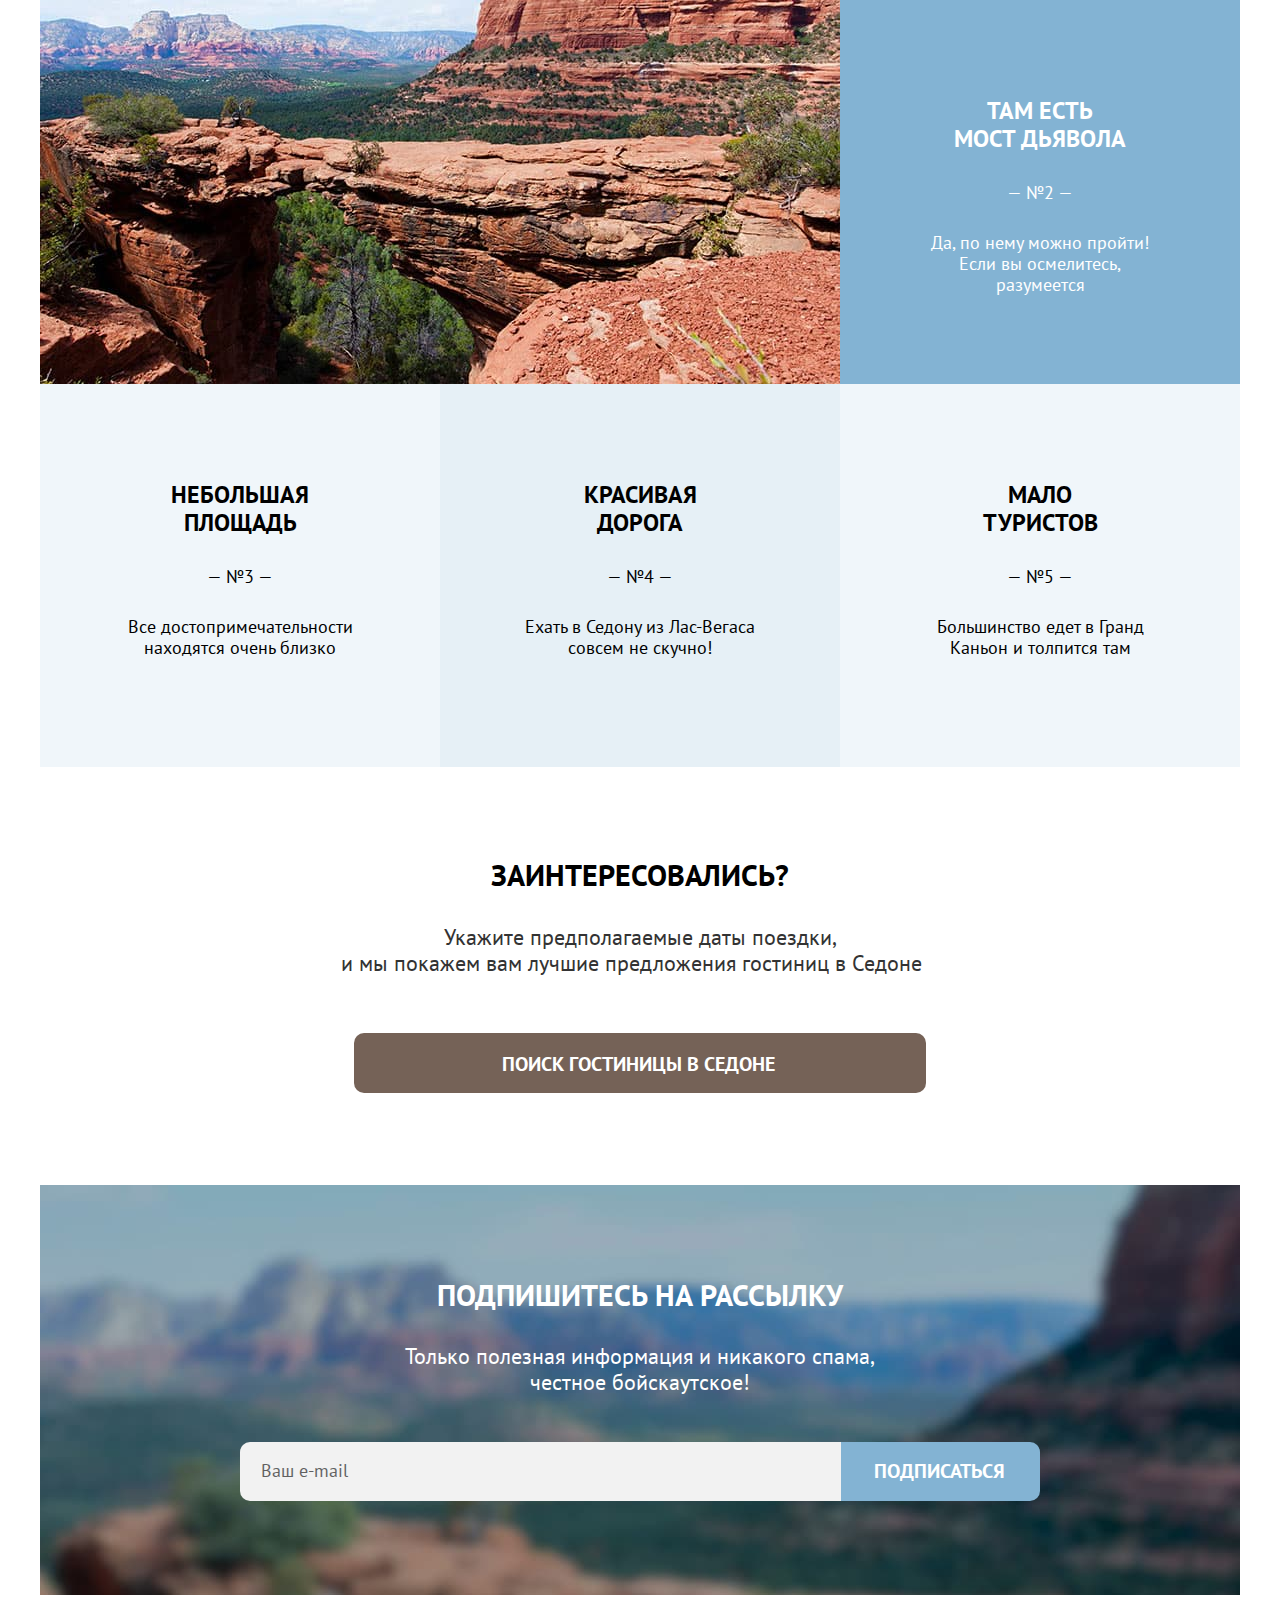
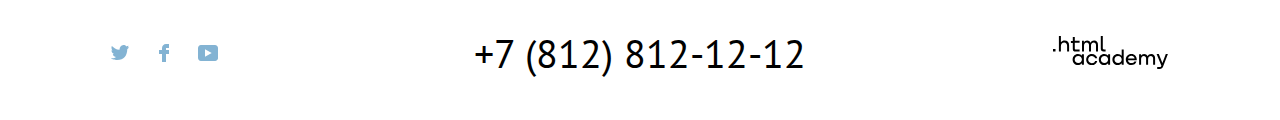
==== commit fbf88995: "refactor: add final markup" ====
--- a/index.html
+++ b/index.html
@@ -126,7 +126,7 @@
               <p class="about__num">— №2 —</p>
               <p class="about__desc">Да, по нему можно пройти! Если вы осмелитесь, разумеется</p>
             </div>
-            <img class="about__img about__img--reverse" class="about__img about__img--reverse" src="img/jpg/devil-bridge.jpg" width="800" height="384" alt="Фото Мост Дьявола.">
+            <img class="about__img about__img--reverse" src="img/jpg/devil-bridge.jpg" width="800" height="384" alt="Фото Мост Дьявола.">
           </li>
           <li class="about__item">
             <h3 class="about__title">Небольшая площадь</h3>
@@ -201,7 +201,7 @@
 
   </div>
 
-  <section class="modal modal--close">
+  <div class="modal modal--close">
     <div class="modal__container">
       <button class="modal__btn modal-btn" type="button">
         <svg class="modal-btn__icon" width="14" height="14" viewBox="0 0 14 14" fill="none" xmlns="http://www.w3.org/2000/svg">
@@ -210,35 +210,52 @@
         <span class="visually-hidden">Закрыть модальное окно</span>
       </button>
 
-      <section class="modal__content modal-search__content">
+      <section class="modal__content modal-search">
         <h2 class="modal-search__title">Поиск гостиницы в Седоне</h2>
         <form class="modal-search__form search-form" action="https://echo.htmlacademy.ru/">
           <div class="search-form__group search-form__group--date">
-            <label class="search-form__label" for="">Дата заезда:</label>
-            <input class="search-form__input" type="text" name="date" placeholder="Укажите дату">
+            <label class="search-form__label" for="arrival">Дата заезда:</label>
+            <input class="search-form__input" id="arrival" type="text" name="date" value="27 апреля 2020" placeholder="Укажите дату" required>
             <span class="search-form__prompt search-form__prompt--error">Мы не можем отправить вас в прошлое.</span>
           </div>
           <div class="search-form__group search-form__group--date">
-            <label class="search-form__label" for="">Дата выезда:</label>
-            <input class="search-form__input" type="text" name="date" placeholder="Укажите дату">
+            <label class="search-form__label" for="departure">Дата выезда:</label>
+            <input class="search-form__input" id="departure" type="text" name="date" value="1 сентября 2021" placeholder="Укажите дату" required>
             <span class="search-form__prompt search-form__prompt--success">На эти даты есть свободные номера. Пока есть.</span>
           </div>
           <div class="search-form__group search-form__group--people">
-            <label class="search-form__label">Взрослые:
-              <input class="search-form__input search-form__input--number" type="number" name="adults" id="adults">
-            </label>
-            <label class="search-form__label">Дети:
+            <div class="search-form__adults">
+              <label class="search-form__label" for="adults">Взрослые:</label>
+              <input class="search-form__input search-form__input--number" id="adults" type="number" name="adults" value="2">
+              <button class="search-form__input-btn search-form__input-btn--minus-adults" type="button">
+                <span class="visually-hidden">Убавить количество взрослых</span>
+              </button>
+              <button class="search-form__input-btn search-form__input-btn--plus-adults" type="button">
+                <span class="visually-hidden">Добавить количество взрослых</span>
+              </button>
+            </div>
+            <div class="search-form__child">
+              <label class="search-form__label" for="child">Дети:</label>
+              <input class="search-form__input search-form__input--number" id="child" type="number" name="child" value="1">
               <button class="search-form__info" type="button">
                 <span class="visually-hidden">Дополнительная информация</span>
               </button>
-              <input class="search-form__input search-form__input--number" type="number" name="children" id="children">
-            </label>
+              <button class="search-form__input-btn search-form__input-btn--minus-child" type="button">
+                <span class="visually-hidden">Убавить количество детей</span>
+              </button>
+              <button class="search-form__input-btn search-form__input-btn--plus-child" type="button">
+                <span class="visually-hidden">Добавить количество детей</span>
+              </button>
+              <div class="search-form__popover search-popover">
+                <p class="search-popover__text">Укажите количество детей, которые будут с вами, возраст которых от 6 до 18 лет. Дети до 6 лет размещаются бесплатно.</p>
+              </div>
+            </div>
           </div>
           <button class="search-form__btn button button--cold" type="button">Найти</button>
         </form>
       </section>
     </div>
-  </section>
+  </div>
   <script src="node_modules/pixel-glass/script.js"></script>
 </body>
 </html>
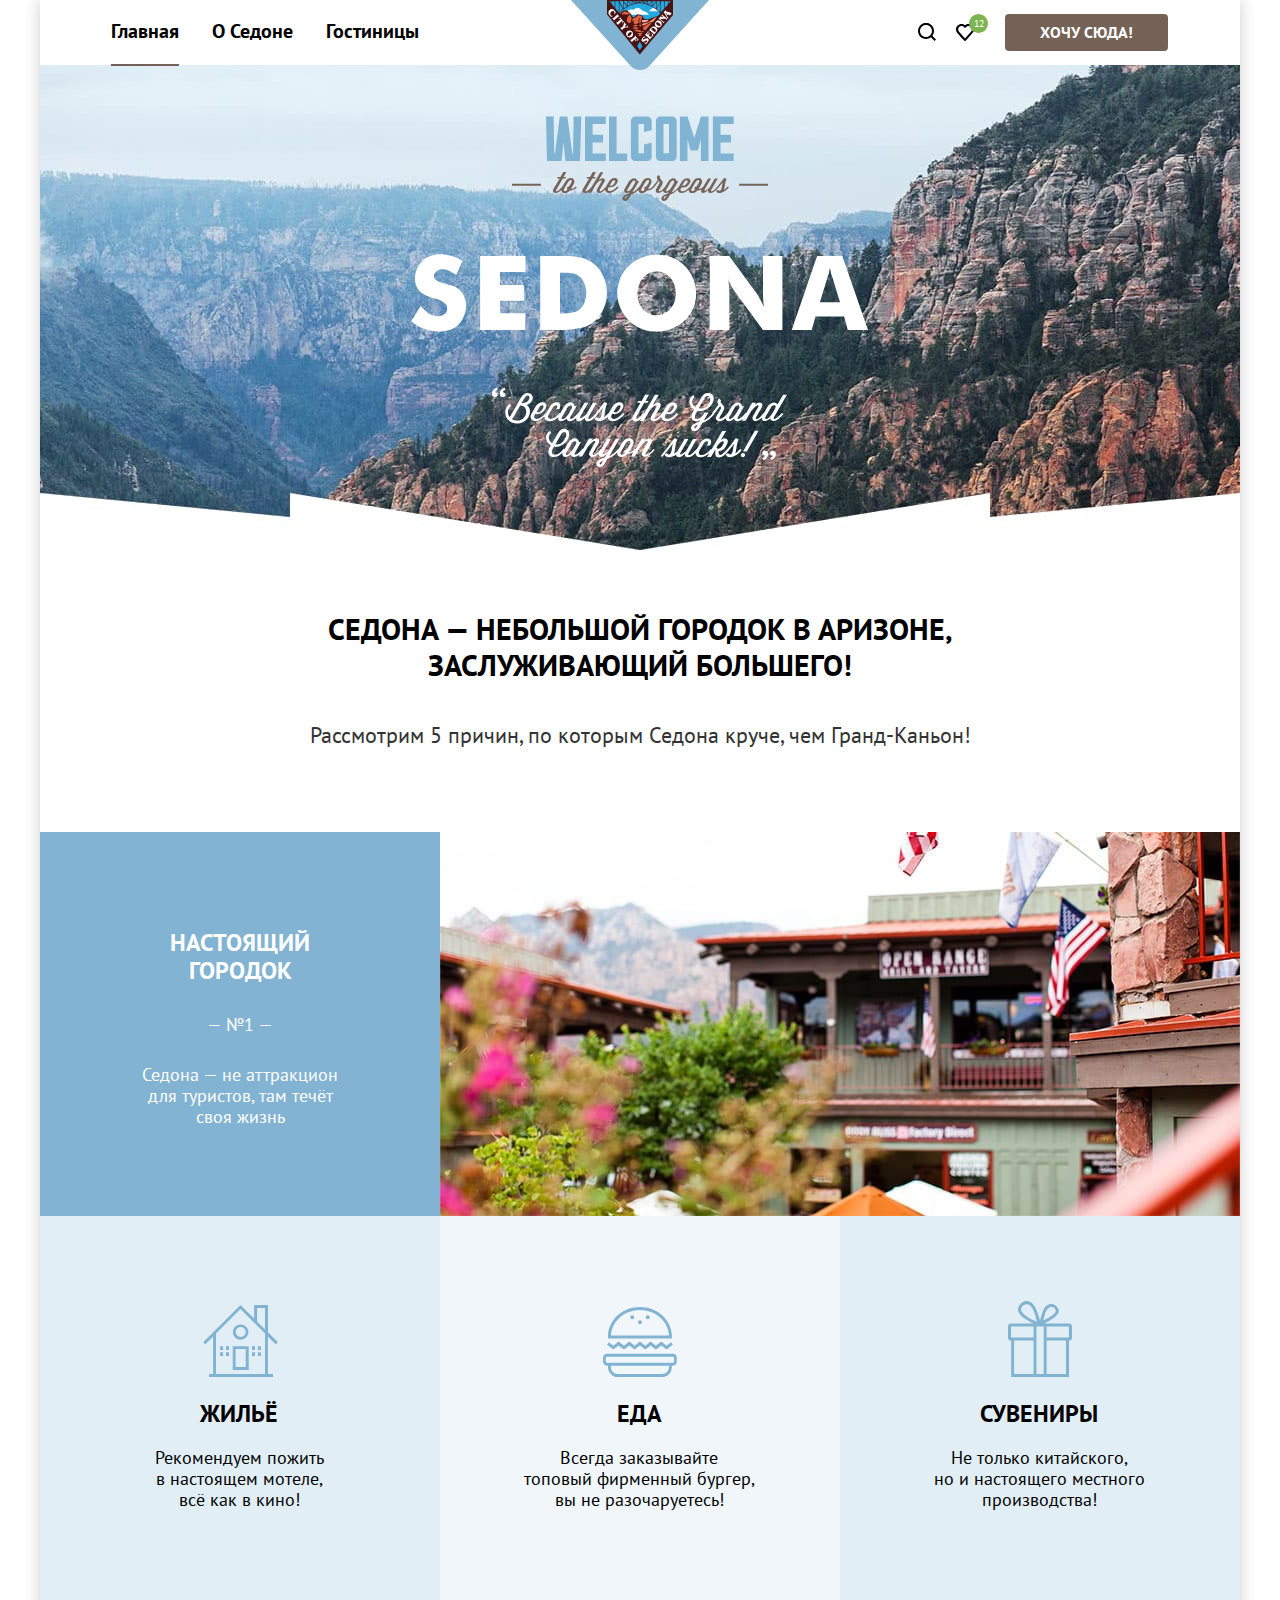
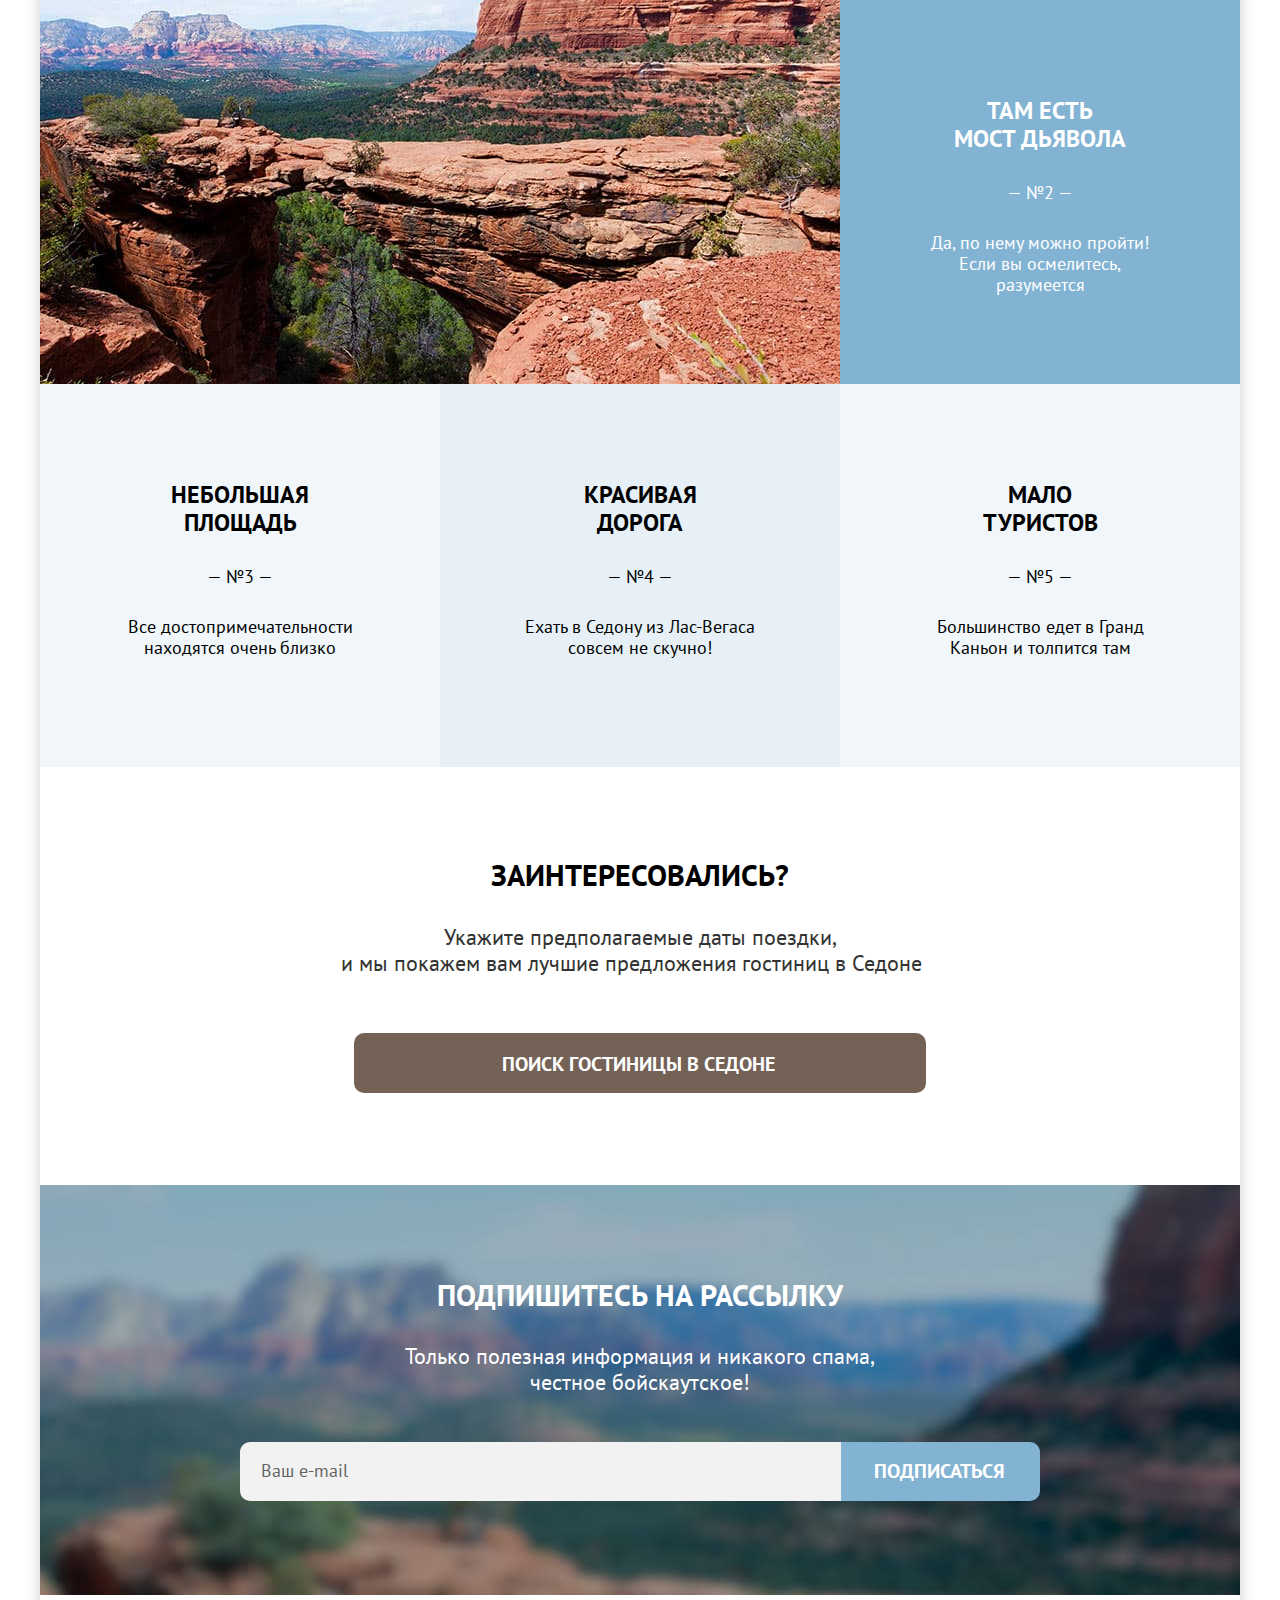
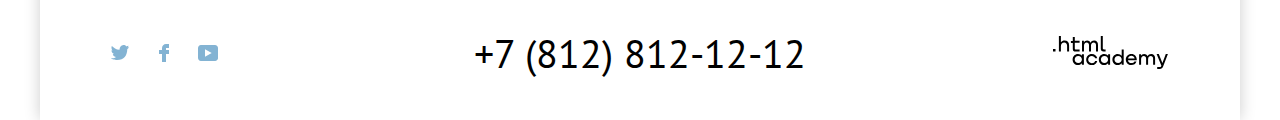
==== commit 716788b0: "fix: change date label for date icon" ====
--- a/index.html
+++ b/index.html
@@ -4,6 +4,7 @@
   <meta charset="UTF-8">
   <meta name="viewport" content="width=device-width, initial-scale=1.0">
   <title>HTML Academy: Седона</title>
+  <link rel="icon" href="favicon.ico">
   <link rel="stylesheet" href="css/style.css">
   <link rel="stylesheet" href="node_modules/pixel-glass/styles.css">
   <style>
@@ -213,14 +214,16 @@
       <section class="modal__content modal-search">
         <h2 class="modal-search__title">Поиск гостиницы в Седоне</h2>
         <form class="modal-search__form search-form" action="https://echo.htmlacademy.ru/">
-          <div class="search-form__group search-form__group--date">
-            <label class="search-form__label" for="arrival">Дата заезда:</label>
-            <input class="search-form__input" id="arrival" type="text" name="date" value="27 апреля 2020" placeholder="Укажите дату" required>
+          <div class="search-form__group">
+            <label class="search-form__label search-form__label--date">Дата заезда:
+              <input class="search-form__input search-form__input--date" type="text" name="date" value="27 апреля 2020" placeholder="Укажите дату" required>
+            </label>
             <span class="search-form__prompt search-form__prompt--error">Мы не можем отправить вас в прошлое.</span>
           </div>
-          <div class="search-form__group search-form__group--date">
-            <label class="search-form__label" for="departure">Дата выезда:</label>
-            <input class="search-form__input" id="departure" type="text" name="date" value="1 сентября 2021" placeholder="Укажите дату" required>
+          <div class="search-form__group">
+            <label class="search-form__label search-form__label--date">Дата выезда:
+              <input class="search-form__input  search-form__input--date" type="text" name="date" value="1 сентября 2021" placeholder="Укажите дату" required>
+            </label>
             <span class="search-form__prompt search-form__prompt--success">На эти даты есть свободные номера. Пока есть.</span>
           </div>
           <div class="search-form__group search-form__group--people">
--- a/css/style.css
+++ b/css/style.css
@@ -131,7 +131,6 @@
   flex-direction: column;
   margin: 0 auto;
   width: 1200px;
-  height: 100vh;
 
   box-shadow: 0px 0px 15px rgba(0, 0, 0, 0.2);
 }
@@ -1273,6 +1272,7 @@
   text-decoration: none;
   color: var(--basic-white);
 
+  background-color: var(--special-cold-light);
   border-radius: var(--border-radius-small);
   box-sizing: border-box;
 }
@@ -1601,7 +1601,7 @@
   background-color: var(--basic-light-80);
 }
 
-/* .modal--close { display: none; } */
+.modal--close { display: none; }
 
 .modal__container {
   position: relative;
@@ -1641,6 +1641,7 @@
 .modal-search__title {
   margin-top: 0;
   margin-bottom: 59px;
+  max-width: 500px;
 
   font-size: 30px;
   line-height: 40px;
@@ -1664,8 +1665,28 @@
   box-sizing: border-box;
 }
 
+.search-form__adults,
+.search-form__child {
+  display: flex;
+  justify-content: space-between;
+  align-items: center;
+}
+
+.search-form__adults {
+  position: relative;
+
+  width: 290px;
+}
+
+.search-form__child {
+  position: relative;
+
+  width: 230px;
+}
+
 .search-form__label {
   display: flex;
+  justify-content: space-between;
   align-items: center;
 
   font-weight: bold;
@@ -1685,13 +1706,32 @@
   background-color: var(--basic-light);
   border: none;
   border-radius: 4px;
-}
+
+  appearance: textfield;
+}
+
+.search-form__input:hover { background-color: var(--basic-gray-light); }
+
+.search-form__input:focus-visible {
+  background-color: var(--basic-gray-light);
+  outline: var(--outline-focus-cold);
+}
+
+.search-form__input:active:valid {
+  background-color: var(--basic-white);
+  outline: var(--outline-active);
+}
+
+.search-form__input::-webkit-outer-spin-button,
+.search-form__input::-webkit-inner-spin-button { appearance: none; }
 
 .search-form__input--number {
-  width: 135px;
-}
-
-.search-form__input:placeholder-shown {
+  width: 95px;
+
+  text-align: center;
+}
+
+.search-form__input:placeholder {
   font-weight: bold;
   font-size: 18px;
   line-height: 40px;
@@ -1704,6 +1744,68 @@
 
 .search-form__info {
   position: absolute;
+  top: 14px;
+  left: 53px;
+
+  width: 25px;
+  height: 25px;
+
+  background-color: var(--special-cold-dark);
+  background-image: url("../img/svg/info-icon.svg");
+  background-repeat: no-repeat;
+  background-position: center;
+  border: none;
+  border-radius: 50%;
+
+  cursor: pointer;
+}
+
+.search-form__info:hover { background-color: var(--special-cold-light); }
+
+.search-form__info:focus-visible { outline: none; }
+
+.search-form__input-btn {
+  position: absolute;
+
+  width: 25px;
+  height: 25px;
+  padding: 0;
+
+  background-color: transparent;
+  background-repeat: no-repeat;
+  background-position: center;
+  border: none;
+  border-radius: var(--border-radius-small);
+
+  opacity: var(--opacity-30);
+  cursor: pointer;
+}
+
+.search-form__input-btn:hover { opacity: 1; }
+
+.search-form__input-btn:focus-visible {
+  outline: var(--outline-focus-cold);
+  opacity: 1;
+}
+
+.search-form__input-btn:active { opacity: var(--opacity-20); }
+
+.search-form__input-btn--minus-adults,
+.search-form__input-btn--minus-child { background-image: url("../img/svg/minus-icon.svg"); }
+
+.search-form__input-btn--plus-adults,
+.search-form__input-btn--plus-child { background-image: url("../img/svg/plus-icon.svg"); }
+
+.search-form__input-btn--minus-adults,
+.search-form__input-btn--minus-child {
+  top: 12px;
+  right: 97px;
+}
+
+.search-form__input-btn--plus-adults,
+.search-form__input-btn--plus-child {
+  top: 12px;
+  right: 15px;
 }
 
 .search-form__prompt {
@@ -1715,6 +1817,44 @@
 }
 
 .search-form__prompt--error { color: var(--status-error); }
+
+.search-form__popover { display: none; }
+
+.search-popover {
+  position: absolute;
+  top: 54px;
+  right: 36px;
+  left: -62px;
+
+  padding: 20px 20px 23px 22px;
+
+  background-color: var(--basic-dark);
+  border-radius: var(--border-radius-large);
+}
+
+.search-popover::before {
+  position: absolute;
+  top: -7px;
+  left: 120px;
+  content: "";
+
+  width: 14px;
+  height: 15px;
+
+  background-color: var(--basic-dark);
+
+  transform: rotate(45deg);
+}
+
+.search-popover__text {
+  position: relative;
+
+  margin-top: 0;
+  margin-bottom: 0;
+
+  line-height: 20px;
+  color: var(--basic-white);
+}
 
 .search-form__btn {
   padding-top: 10px;
